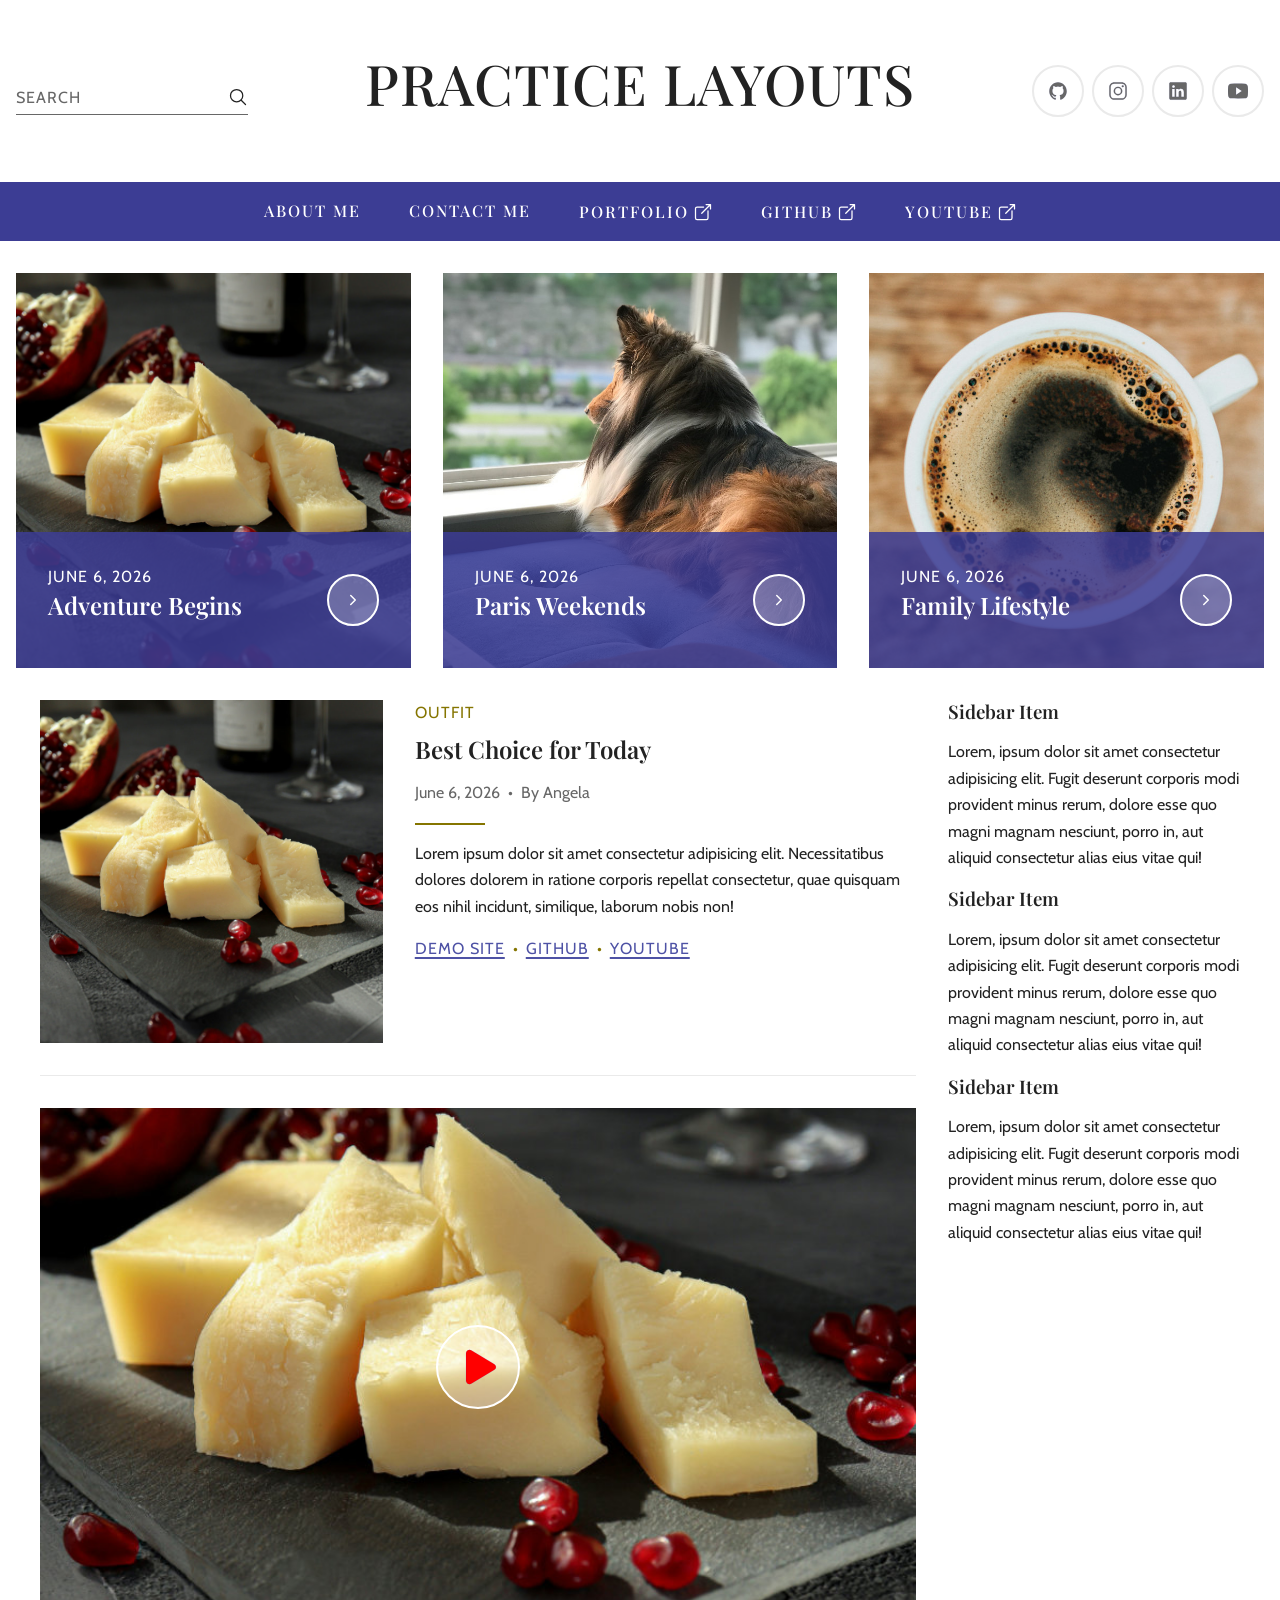
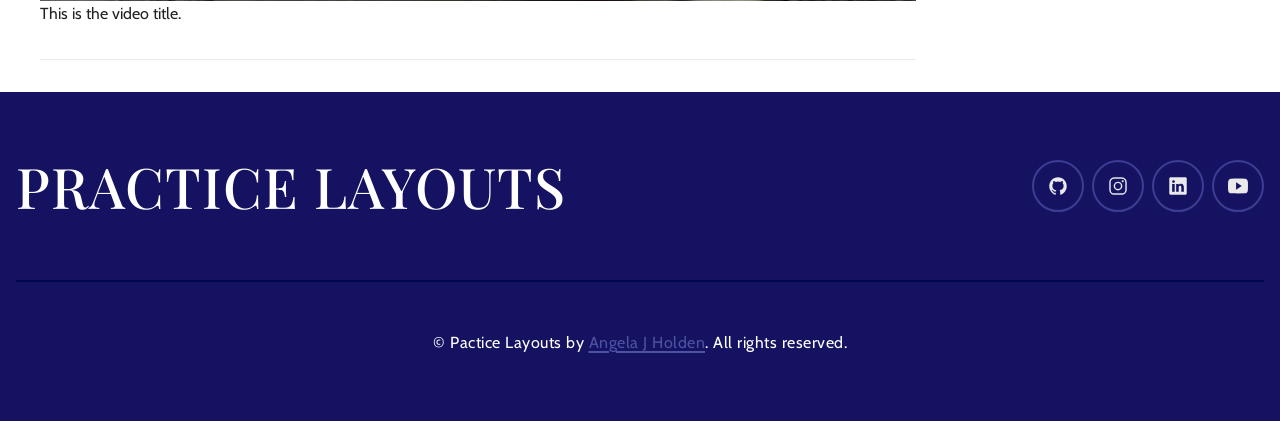
==== index.html @ 5aeb00c5 "finishing the desktop styles" ====
<!DOCTYPE html>
<html lang="en">

<head>
	<meta charset="UTF-8">
	<meta name="viewport" content="width=device-width, initial-scale=1.0">
	<title>Practice Layouts</title>
	<link rel="preconnect" href="https://fonts.googleapis.com">
	<link rel="preconnect" href="https://fonts.gstatic.com" crossorigin>
	<link href="https://fonts.googleapis.com/css2?family=Cabin:ital,wght@0,400..700;1,400..700&family=Playfair+Display:ital,wght@0,400..900;1,400..900&display=swap" rel="stylesheet">
	<link rel="stylesheet" href="normalize.css">
	<link rel="stylesheet" href="style.css">
	<script type="module" src="script.js"></script>
</head>

<body>
	<header class="header">
		<div class="header_wrap">
			<h1 class="primary_logo"><a href="./">Practice Layouts</a></h1>
			<form action="#" class="search_form">
				<label for="searchInput" class="search_label">Search</label>
				<input id="searchInput" class="search_input" type="search" name="search">
				<button class="button search_icon" type="submit" aria-label="Search">
					<svg aria-hidden="true" xmlns="http://www.w3.org/2000/svg" class="ionicon" viewBox="0 0 512 512"><path d="M221.09 64a157.09 157.09 0 10157.09 157.09A157.1 157.1 0 00221.09 64z" fill="none" stroke="" stroke-miterlimit="10" stroke-width="32"/><path fill="none" stroke="" stroke-linecap="round" stroke-miterlimit="10" stroke-width="32" d="M338.29 338.29L448 448"/></svg>
				</button>
			</form>
			<div class="social_navigation">
				<ul class="social_nav">
					<li><a class="button_icon" href="https://github.com/angelajholden" target="_blank">
							<span class="access-hidden">GitHub</span>
							<svg aria-hidden="true" xmlns="http://www.w3.org/2000/svg" class="ionicon" viewBox="0 0 512 512"><path d="M256 32C132.3 32 32 134.9 32 261.7c0 101.5 64.2 187.5 153.2 217.9a17.56 17.56 0 003.8.4c8.3 0 11.5-6.1 11.5-11.4 0-5.5-.2-19.9-.3-39.1a102.4 102.4 0 01-22.6 2.7c-43.1 0-52.9-33.5-52.9-33.5-10.2-26.5-24.9-33.6-24.9-33.6-19.5-13.7-.1-14.1 1.4-14.1h.1c22.5 2 34.3 23.8 34.3 23.8 11.2 19.6 26.2 25.1 39.6 25.1a63 63 0 0025.6-6c2-14.8 7.8-24.9 14.2-30.7-49.7-5.8-102-25.5-102-113.5 0-25.1 8.7-45.6 23-61.6-2.3-5.8-10-29.2 2.2-60.8a18.64 18.64 0 015-.5c8.1 0 26.4 3.1 56.6 24.1a208.21 208.21 0 01112.2 0c30.2-21 48.5-24.1 56.6-24.1a18.64 18.64 0 015 .5c12.2 31.6 4.5 55 2.2 60.8 14.3 16.1 23 36.6 23 61.6 0 88.2-52.4 107.6-102.3 113.3 8 7.1 15.2 21.1 15.2 42.5 0 30.7-.3 55.5-.3 63 0 5.4 3.1 11.5 11.4 11.5a19.35 19.35 0 004-.4C415.9 449.2 480 363.1 480 261.7 480 134.9 379.7 32 256 32z"/></svg>
						</a></li>
					<li><a class="button_icon" href="https://www.instagram.com/angelajholden" target="_blank">
							<span class="access-hidden">Instagram</span>
							<svg aria-hidden="true" xmlns="http://www.w3.org/2000/svg" class="ionicon" viewBox="0 0 512 512"><path d="M349.33 69.33a93.62 93.62 0 0193.34 93.34v186.66a93.62 93.62 0 01-93.34 93.34H162.67a93.62 93.62 0 01-93.34-93.34V162.67a93.62 93.62 0 0193.34-93.34h186.66m0-37.33H162.67C90.8 32 32 90.8 32 162.67v186.66C32 421.2 90.8 480 162.67 480h186.66C421.2 480 480 421.2 480 349.33V162.67C480 90.8 421.2 32 349.33 32z"/><path d="M377.33 162.67a28 28 0 1128-28 27.94 27.94 0 01-28 28zM256 181.33A74.67 74.67 0 11181.33 256 74.75 74.75 0 01256 181.33m0-37.33a112 112 0 10112 112 112 112 0 00-112-112z"/></svg>
						</a></li>
					<li><a class="button_icon" href="https://www.linkedin.com/in/angelajholden/" target="_blank">
							<span class="access-hidden">LinkedIn</span>
							<svg aria-hidden="true" xmlns="http://www.w3.org/2000/svg" class="ionicon" viewBox="0 0 512 512"><path d="M444.17 32H70.28C49.85 32 32 46.7 32 66.89v374.72C32 461.91 49.85 480 70.28 480h373.78c20.54 0 35.94-18.21 35.94-38.39V66.89C480.12 46.7 464.6 32 444.17 32zm-273.3 373.43h-64.18V205.88h64.18zM141 175.54h-.46c-20.54 0-33.84-15.29-33.84-34.43 0-19.49 13.65-34.42 34.65-34.42s33.85 14.82 34.31 34.42c-.01 19.14-13.31 34.43-34.66 34.43zm264.43 229.89h-64.18V296.32c0-26.14-9.34-44-32.56-44-17.74 0-28.24 12-32.91 23.69-1.75 4.2-2.22 9.92-2.22 15.76v113.66h-64.18V205.88h64.18v27.77c9.34-13.3 23.93-32.44 57.88-32.44 42.13 0 74 27.77 74 87.64z"/></svg>
						</a></li>
					<li><a class="button_icon" href="https://www.youtube.com/@angelajholden" target="_blank">
							<span class="access-hidden">YouTube</span>
							<svg aria-hidden="true" xmlns="http://www.w3.org/2000/svg" class="ionicon" viewBox="0 0 512 512"><path d="M508.64 148.79c0-45-33.1-81.2-74-81.2C379.24 65 322.74 64 265 64h-18c-57.6 0-114.2 1-169.6 3.6C36.6 67.6 3.5 104 3.5 149 1 184.59-.06 220.19 0 255.79q-.15 53.4 3.4 106.9c0 45 33.1 81.5 73.9 81.5 58.2 2.7 117.9 3.9 178.6 3.8q91.2.3 178.6-3.8c40.9 0 74-36.5 74-81.5 2.4-35.7 3.5-71.3 3.4-107q.34-53.4-3.26-106.9zM207 353.89v-196.5l145 98.2z"/></svg>
						</a></li>
				</ul>
			</div>
			<button class="button_icon menu_open" type="button" aria-label="Open Menu" aria-expanded="false" aria-controls="mainNav">
				<svg aria-hidden="true" xmlns="http://www.w3.org/2000/svg" class="ionicon" viewBox="0 0 512 512"><path fill="none" stroke="" stroke-linecap="round" stroke-miterlimit="10" stroke-width="32" d="M80 160h352M80 256h352M80 352h352"/></svg>
			</button>
		</div>
	</header>
	<nav class="skip_nav"><a href="#content">Skip Navigation</a></nav>
	<nav id="mainNav" class="navigation">
		<button class="button_icon menu_close" type="button" aria-label="Close Menu">
			<svg aria-hidden="true" xmlns="http://www.w3.org/2000/svg" class="ionicon" viewBox="0 0 512 512"><path fill="none" stroke="" stroke-linecap="round" stroke-linejoin="round" stroke-width="32" d="M368 368L144 144M368 144L144 368"/></svg>
		</button>
		<ul class="main_nav">
			<li><a href="">About Me</a></li>
			<li><a href="">Contact Me</a></li>
			<li><a href="">
					<span>Portfolio</span>
					<svg aria-hidden="true" xmlns="http://www.w3.org/2000/svg" class="ionicon" viewBox="0 0 512 512"><path d="M384 224v184a40 40 0 01-40 40H104a40 40 0 01-40-40V168a40 40 0 0140-40h167.48M336 64h112v112M224 288L440 72" fill="none" stroke="" stroke-linecap="round" stroke-linejoin="round" stroke-width="32"/></svg>
				</a></li>
			<li><a href="">
					<span>GitHub</span>
					<svg aria-hidden="true" xmlns="http://www.w3.org/2000/svg" class="ionicon" viewBox="0 0 512 512"><path d="M384 224v184a40 40 0 01-40 40H104a40 40 0 01-40-40V168a40 40 0 0140-40h167.48M336 64h112v112M224 288L440 72" fill="none" stroke="" stroke-linecap="round" stroke-linejoin="round" stroke-width="32"/></svg>
				</a></li>
			<li><a href="">
					<span>YouTube</span>
					<svg aria-hidden="true" xmlns="http://www.w3.org/2000/svg" class="ionicon" viewBox="0 0 512 512"><path d="M384 224v184a40 40 0 01-40 40H104a40 40 0 01-40-40V168a40 40 0 0140-40h167.48M336 64h112v112M224 288L440 72" fill="none" stroke="" stroke-linecap="round" stroke-linejoin="round" stroke-width="32"/></svg>
				</a></li>
		</ul>
	</nav>
	<div id="content"></div>
	<main class="main">
		<div class="hero">
			<article class="hero_item">
				<header class="meta">
					<div class="meta_info">
						<time datetime="2026-06-06">June 6, 2026</time>
						<h2 class="secondary_heading">Adventure Begins</h2>
					</div>
					<a class="hero_button" href="#">
						<span class="access-hidden">Open Adventure Begins</span>
						<svg aria-hidden="true" xmlns="http://www.w3.org/2000/svg" class="ionicon" viewBox="0 0 512 512"><path fill="none" stroke="" stroke-linecap="round" stroke-linejoin="round" stroke-width="48" d="M184 112l144 144-144 144"/></svg>
					</a>
				</header>
				<figure class="figure">
					<img src="images/aliona-gumeniuk-jeAjT87nbjM-unsplash.jpg" alt="placeholder alt text">
				</figure>
			</article>
			<article class="hero_item">
				<header class="meta">
					<div class="meta_info">
						<time datetime="2026-06-06">June 6, 2026</time>
						<h2 class="secondary_heading">Paris Weekends</h2>
					</div>
					<a class="hero_button" href="#">
						<span class="access-hidden">Open Adventure Begins</span>
						<svg aria-hidden="true" xmlns="http://www.w3.org/2000/svg" class="ionicon" viewBox="0 0 512 512"><path fill="none" stroke="" stroke-linecap="round" stroke-linejoin="round" stroke-width="48" d="M184 112l144 144-144 144"/></svg>
					</a>
				</header>
				<figure class="figure">
					<img src="images/heidi-the-sheltie-looking-out-window.jpg" alt="placeholder alt text">
				</figure>
			</article>
			<article class="hero_item">
				<header class="meta">
					<div class="meta_info">
						<time datetime="2026-06-06">June 6, 2026</time>
						<h2 class="secondary_heading">Family Lifestyle</h2>
					</div>
					<a class="hero_button" href="#">
						<span class="access-hidden">Open Adventure Begins</span>
						<svg aria-hidden="true" xmlns="http://www.w3.org/2000/svg" class="ionicon" viewBox="0 0 512 512"><path fill="none" stroke="" stroke-linecap="round" stroke-linejoin="round" stroke-width="48" d="M184 112l144 144-144 144"/></svg>
					</a>
				</header>
				<figure class="figure">
					<img src="images/nathan-dumlao-nBJHO6wmRWw-unsplash.jpg" alt="placeholder alt text">
				</figure>
			</article>
		</div>
		<div class="wrap">
			<div class="portfolio">
				<article class="portfolio_item">
					<figure class="figure">
						<img src="images/aliona-gumeniuk-jeAjT87nbjM-unsplash.jpg" alt="placeholder alt text">
					</figure>
					<div class="portfolio_wrap">
						<header class="portfolio_meta">
							<div class="category">Outfit</div>
							<h2 class="secondary_heading">Best Choice for Today</h2>
							<div class="meta_date_author">
								<time datetime="2026-06-06">June 6, 2026</time>
								<div class="author">By Angela</div>
							</div>
						</header>
						<p class="portfolio_desc">Lorem ipsum dolor sit amet consectetur adipisicing elit. Necessitatibus dolores dolorem in ratione corporis repellat consectetur, quae quisquam eos nihil incidunt, similique, laborum nobis non!</p>
						<ul class="project_links">
							<li><a href="#">Demo Site</a></li>
							<li><a href="#">GitHub</a></li>
							<li><a href="#">YouTube</a></li>
						</ul>
					</div>
				</article>
				<article class="portfolio_item yt_video">
					<figure class="figure" data-id="id_goes_here">
						<button class="play_button" type="button" aria-label="Play Video">
							<svg aria-hidden="true" xmlns="http://www.w3.org/2000/svg" class="ionicon" viewBox="0 0 512 512"><path d="M133 440a35.37 35.37 0 01-17.5-4.67c-12-6.8-19.46-20-19.46-34.33V111c0-14.37 7.46-27.53 19.46-34.33a35.13 35.13 0 0135.77.45l247.85 148.36a36 36 0 010 61l-247.89 148.4A35.5 35.5 0 01133 440z"/></svg>
						</button>
						<img src="images/aliona-gumeniuk-jeAjT87nbjM-unsplash.jpg" alt="video thumb alt text">
						<figcaption>This is the video title.</figcaption>
					</figure>
				</article>
			</div>
			<div class="sidebar">
				<aside class="sidebar_item">
					<h3 class="tertiary_heading">Sidebar Item</h3>
					<p>Lorem, ipsum dolor sit amet consectetur adipisicing elit. Fugit deserunt corporis modi provident minus rerum, dolore esse quo magni magnam nesciunt, porro in, aut aliquid consectetur alias eius vitae qui!</p>
				</aside>
				<aside class="sidebar_item">
					<h3 class="tertiary_heading">Sidebar Item</h3>
					<p>Lorem, ipsum dolor sit amet consectetur adipisicing elit. Fugit deserunt corporis modi provident minus rerum, dolore esse quo magni magnam nesciunt, porro in, aut aliquid consectetur alias eius vitae qui!</p>
				</aside>
				<aside class="sidebar_item">
					<h3 class="tertiary_heading">Sidebar Item</h3>
					<p>Lorem, ipsum dolor sit amet consectetur adipisicing elit. Fugit deserunt corporis modi provident minus rerum, dolore esse quo magni magnam nesciunt, porro in, aut aliquid consectetur alias eius vitae qui!</p>
				</aside>
			</div>
		</div>
	</main>
	<footer class="footer">
		<div class="top_footer">
			<div class="primary_logo">Practice Layouts</div>
			<div class="social_navigation">
				<ul class="social_nav">
					<li><a class="button_icon" href="https://github.com/angelajholden" target="_blank">
							<span class="access-hidden">GitHub</span>
							<svg aria-hidden="true" xmlns="http://www.w3.org/2000/svg" class="ionicon" viewBox="0 0 512 512"><path d="M256 32C132.3 32 32 134.9 32 261.7c0 101.5 64.2 187.5 153.2 217.9a17.56 17.56 0 003.8.4c8.3 0 11.5-6.1 11.5-11.4 0-5.5-.2-19.9-.3-39.1a102.4 102.4 0 01-22.6 2.7c-43.1 0-52.9-33.5-52.9-33.5-10.2-26.5-24.9-33.6-24.9-33.6-19.5-13.7-.1-14.1 1.4-14.1h.1c22.5 2 34.3 23.8 34.3 23.8 11.2 19.6 26.2 25.1 39.6 25.1a63 63 0 0025.6-6c2-14.8 7.8-24.9 14.2-30.7-49.7-5.8-102-25.5-102-113.5 0-25.1 8.7-45.6 23-61.6-2.3-5.8-10-29.2 2.2-60.8a18.64 18.64 0 015-.5c8.1 0 26.4 3.1 56.6 24.1a208.21 208.21 0 01112.2 0c30.2-21 48.5-24.1 56.6-24.1a18.64 18.64 0 015 .5c12.2 31.6 4.5 55 2.2 60.8 14.3 16.1 23 36.6 23 61.6 0 88.2-52.4 107.6-102.3 113.3 8 7.1 15.2 21.1 15.2 42.5 0 30.7-.3 55.5-.3 63 0 5.4 3.1 11.5 11.4 11.5a19.35 19.35 0 004-.4C415.9 449.2 480 363.1 480 261.7 480 134.9 379.7 32 256 32z"/></svg>
						</a></li>
					<li><a class="button_icon" href="https://www.instagram.com/angelajholden" target="_blank">
							<span class="access-hidden">Instagram</span>
							<svg aria-hidden="true" xmlns="http://www.w3.org/2000/svg" class="ionicon" viewBox="0 0 512 512"><path d="M349.33 69.33a93.62 93.62 0 0193.34 93.34v186.66a93.62 93.62 0 01-93.34 93.34H162.67a93.62 93.62 0 01-93.34-93.34V162.67a93.62 93.62 0 0193.34-93.34h186.66m0-37.33H162.67C90.8 32 32 90.8 32 162.67v186.66C32 421.2 90.8 480 162.67 480h186.66C421.2 480 480 421.2 480 349.33V162.67C480 90.8 421.2 32 349.33 32z"/><path d="M377.33 162.67a28 28 0 1128-28 27.94 27.94 0 01-28 28zM256 181.33A74.67 74.67 0 11181.33 256 74.75 74.75 0 01256 181.33m0-37.33a112 112 0 10112 112 112 112 0 00-112-112z"/></svg>
						</a></li>
					<li><a class="button_icon" href="https://www.linkedin.com/in/angelajholden/" target="_blank">
							<span class="access-hidden">LinkedIn</span>
							<svg aria-hidden="true" xmlns="http://www.w3.org/2000/svg" class="ionicon" viewBox="0 0 512 512"><path d="M444.17 32H70.28C49.85 32 32 46.7 32 66.89v374.72C32 461.91 49.85 480 70.28 480h373.78c20.54 0 35.94-18.21 35.94-38.39V66.89C480.12 46.7 464.6 32 444.17 32zm-273.3 373.43h-64.18V205.88h64.18zM141 175.54h-.46c-20.54 0-33.84-15.29-33.84-34.43 0-19.49 13.65-34.42 34.65-34.42s33.85 14.82 34.31 34.42c-.01 19.14-13.31 34.43-34.66 34.43zm264.43 229.89h-64.18V296.32c0-26.14-9.34-44-32.56-44-17.74 0-28.24 12-32.91 23.69-1.75 4.2-2.22 9.92-2.22 15.76v113.66h-64.18V205.88h64.18v27.77c9.34-13.3 23.93-32.44 57.88-32.44 42.13 0 74 27.77 74 87.64z"/></svg>
						</a></li>
					<li><a class="button_icon" href="https://www.youtube.com/@angelajholden" target="_blank">
							<span class="access-hidden">YouTube</span>
							<svg aria-hidden="true" xmlns="http://www.w3.org/2000/svg" class="ionicon" viewBox="0 0 512 512"><path d="M508.64 148.79c0-45-33.1-81.2-74-81.2C379.24 65 322.74 64 265 64h-18c-57.6 0-114.2 1-169.6 3.6C36.6 67.6 3.5 104 3.5 149 1 184.59-.06 220.19 0 255.79q-.15 53.4 3.4 106.9c0 45 33.1 81.5 73.9 81.5 58.2 2.7 117.9 3.9 178.6 3.8q91.2.3 178.6-3.8c40.9 0 74-36.5 74-81.5 2.4-35.7 3.5-71.3 3.4-107q.34-53.4-3.26-106.9zM207 353.89v-196.5l145 98.2z"/></svg>
						</a></li>
				</ul>
			</div>
		</div>
		<div class="bottom_footer">
			<p>&copy; <span id="copyright"></span> Pactice Layouts by <a href="https://angelajholden.com/" target="_blank">Angela J Holden</a>. All rights reserved.</p>
		</div>
	</footer>
</body>

</html>
---- style.css ----
/*
.cabin-<uniquifier> {
  font-family: "Cabin", sans-serif;
  font-optical-sizing: auto;
  font-weight: <weight>;
  font-style: normal;
  font-variation-settings:
    "wdth" 100;
}

.playfair-display-<uniquifier> {
  font-family: "Playfair Display", serif;
  font-optical-sizing: auto;
  font-weight: <weight>;
  font-style: normal;
}
*/
:root {
	--gold: #857500;
	--navy: #00084d;
	--lt-navy: #151361;
	--blue: #3c3d94;
	--lt-blue: #4e52a5;
	--black: #222;
	--mid-gray: #676767;
	--gray: #eaeaea;
	--lt-gray: #f8f8f8;
	--white: #fff;
}

html {
	box-sizing: border-box;
}

*,
*::before,
*::after {
	box-sizing: inherit;
}

body {
	padding: 0;
	margin: 0;
	font-family: "Cabin", sans-serif;
	font-optical-sizing: auto;
	font-weight: 400;
	font-style: normal;
	font-variation-settings: "wdth" 100;
	font-size: 100%;
	line-height: 1.65;
	color: var(--black);
	background-color: var(--white);
}

figure {
	margin: 0;
}

img {
	display: block;
	max-width: 100%;
	height: auto;
}

svg {
	display: block;
	width: 3rem;
	height: 3rem;
	fill: red;
	stroke: blue;
}

.button_icon {
	display: block;
	padding: 0.875rem;
	border-radius: 50%;
	border: 2px solid var(--gray);
	background-color: transparent;
	transition: background-color 300ms ease-in-out;
}

.button_icon:focus,
.button_icon:hover,
.button_icon:active {
	background-color: var(--gold);
}

.button_icon svg {
	width: 1.25rem;
	height: 1.25rem;
	fill: var(--mid-gray);
	transition: fill 300ms ease-in-out;
}

.button_icon:focus svg,
.button_icon:hover svg,
.button_icon:active svg {
	fill: var(--white);
}

button {
	padding: 0;
	border: none;
	background-color: transparent;
	cursor: pointer;
}

h1,
h2,
h3,
h4 {
	font-family: "Playfair Display", serif;
	font-optical-sizing: auto;
	font-weight: 600;
	font-style: normal;
	line-height: 1.25;
	margin: 0 0 1rem;
}

a {
	color: var(--lt-blue);
	text-decoration-color: var(--lt-blue);
	text-decoration-thickness: 2px;
	text-underline-offset: 3px;
	transition: text-decoration-color 300ms ease-in-out;
}

a:focus,
a:hover,
a:active {
	color: var(--lt-blue);
	text-decoration-color: transparent;
}

.access-hidden {
	clip: rect(0 0 0 0);
	clip-path: inset(50%);
	height: 1px;
	overflow: hidden;
	position: absolute;
	white-space: nowrap;
	width: 1px;
}

.main {
	padding: 0 1rem;
}

.wrap {
	max-width: 75rem;
	margin: 0 auto;
}

.main > .wrap {
	display: grid;
	grid-template-columns: 3fr 1fr;
	gap: 2rem;
}

/* Header */
.header {
	padding: 3rem 1rem;
}

.header_wrap {
	display: flex;
	flex-flow: row nowrap;
	justify-content: space-between;
	align-items: center;
	max-width: 100rem;
	margin: 0 auto;
}

.primary_logo {
	order: 2;
	font-family: "Playfair Display", serif;
	font-optical-sizing: auto;
	font-style: normal;
	font-size: 3.5rem;
	font-weight: 500;
	text-transform: uppercase;
	letter-spacing: 1px;
}

.primary_logo a {
	color: var(--black);
	text-decoration: none;
	transition: color 300ms ease-in-out;
}

.primary_logo a:focus,
.primary_logo a:hover,
.primary_logo a:active {
	color: var(--gold);
}

/* Search Form */
.search_form {
	order: 1;
	position: relative;
}

.search_label {
	position: absolute;
	left: 0;
	top: 65%;
	transform: translateY(-50%);
	font-size: 1rem;
	color: var(--mid-gray);
	text-transform: uppercase;
	letter-spacing: 1px;
	line-height: 1;
	transition:
		transform 300ms ease-in-out,
		font-size 300ms ease-in-out;
}

.search_input {
	width: 232px;
	max-width: 100%;
	padding: 1.25rem 2.5rem 0.5rem 0;
	border-radius: 0;
	border: none;
	border-bottom: 1px solid var(--mid-gray);
}

.search_icon {
	position: absolute;
	top: 50%;
	right: -0.875rem;
	padding: 1.25rem 0.875rem 0.5rem;
	transform: translateY(-50%);
}

.search_icon svg {
	width: 1.25rem;
	height: 1.25rem;
	stroke: var(--black);
}

.search_label:has(+ .search_input:focus),
.search_label:has(~ .search_icon:focus) {
	transform: translateY(-45px);
	font-size: 0.8rem;
}

/* Social Icons */
.social_navigation {
	order: 3;
}

.social_nav {
	padding: 0;
	margin: 0;
	list-style-type: none;
	display: flex;
	flex-flow: row nowrap;
	justify-content: center;
	align-items: center;
	gap: 0.5rem;
}

/* Navigation */
.skip_nav {
	visibility: hidden;
	position: fixed;
	top: 0;
	left: 50%;
	transform: translateX(-50%);
}

.menu_open,
.menu_close {
	display: none;
}

.navigation {
	padding: 1rem;
	background-color: var(--blue);
}

.main_nav {
	padding: 0;
	margin: 0;
	list-style-type: none;
	display: flex;
	flex-flow: row nowrap;
	justify-content: center;
	align-items: center;
	gap: 3rem;
}

.main_nav a {
	font-family: "Playfair Display", serif;
	font-optical-sizing: auto;
	font-weight: 500;
	font-style: normal;
	text-decoration-color: transparent;
	text-decoration-thickness: 2px;
	text-underline-offset: 5px;
	text-transform: uppercase;
	letter-spacing: 2px;
	color: var(--white);
	transition: text-decoration-color 300ms ease-in-out;
}

.main_nav a:focus,
.main_nav a:hover,
.main_nav a:active {
	text-decoration-color: var(--white);
}

.main_nav li a:has(svg) {
	display: flex;
	flex-flow: row nowrap;
	justify-content: center;
	align-items: center;
	gap: 0.25rem;
}

.main_nav a svg {
	width: 1.25rem;
	height: 1.25rem;
	stroke: var(--white);
}

/* Hero */
.hero {
	max-width: 100rem;
	padding: 2rem 0;
	margin: 0 auto;
	display: grid;
	grid-template-columns: repeat(3, 1fr);
	gap: 2rem;
}

.hero_item {
	position: relative;
}

.hero_item .meta {
	display: flex;
	flex-flow: row nowrap;
	justify-content: space-between;
	align-items: center;
	padding: 2rem;
	position: absolute;
	bottom: 0;
	left: 0;
	width: 100%;
	background-color: rgba(60, 61, 148, 85%);
	color: var(--white);
}

.hero time {
	display: block;
	text-transform: uppercase;
	letter-spacing: 1px;
}

.hero_button {
	padding: 1rem;
	border-radius: 50%;
	border: 2px solid var(--white);
	background-color: rgba(255, 255, 255, 25%);
	transition: background-color 300ms ease-in-out;
}

.hero_button:focus,
.hero_button:hover,
.hero_button:active {
	background-color: var(--white);
}

.hero_button svg {
	width: 1rem;
	height: 1rem;
	stroke: var(--white);
	transition: stroke 300ms ease-in-out;
}

.hero_button:focus svg,
.hero_button:hover svg,
.hero_button:active svg {
	stroke: var(--blue);
}

.hero .figure {
	width: 100%;
	height: auto;
	aspect-ratio: 1;
}

.hero img {
	width: 100%;
	height: 100%;
	object-fit: cover;
}

/* Article Items */
.portfolio_item {
	display: flex;
	flex-flow: row nowrap;
	justify-content: space-between;
	align-items: flex-start;
	gap: 2rem;
	padding: 0 0 2rem;
	margin: 0 0 2rem;
	border-bottom: 1px solid var(--gray);
}

.portfolio_item .figure {
	width: 100%;
	height: auto;
	aspect-ratio: 1;
}

.portfolio_item img {
	width: 100%;
	height: 100%;
	object-fit: cover;
}

.portfolio_meta .category {
	text-transform: uppercase;
	letter-spacing: 1px;
	color: var(--gold);
}

.portfolio_meta .secondary_heading {
	margin: 0.5rem 0 1rem;
}

.meta_date_author {
	display: flex;
	flex-flow: row nowrap;
	justify-content: flex-start;
	align-items: center;
	color: var(--mid-gray);
}

.meta_date_author time::after {
	content: "•";
	margin: 0 0.5rem;
}

.portfolio_desc::before {
	content: "";
	display: block;
	width: 70px;
	padding: 1rem 0 0;
	border-top: 2px solid var(--gold);
}

.project_links {
	padding: 0;
	margin: 0;
	list-style-type: none;
	display: flex;
	flex-flow: row nowrap;
	justify-content: flex-start;
	align-items: center;
}

.project_links li::after {
	content: "•";
	color: var(--gold);
	margin: 0 0.5rem;
}

.project_links li:last-of-type::after {
	display: none;
}

.project_links a {
	text-transform: uppercase;
	letter-spacing: 1px;
}

/* Click to Load Video */
.yt_video .figure {
	position: relative;
	width: 100%;
	height: auto;
	aspect-ratio: 16 / 9;
	z-index: 0;
}

.yt_video img {
	width: 100%;
	height: 100%;
	object-fit: cover;
}

.play_button {
	padding: 1rem;
	position: absolute;
	top: 50%;
	left: 50%;
	transform: translate(-50%, -50%);
	background-color: rgba(255, 255, 255, 35%);
	border-radius: 50%;
	border: 2px solid var(--white);
	z-index: 1;
	transition: background-color 300ms ease-in-out;
}

.play_button:focus,
.play_button:hover,
.play_button:active {
	background-color: rgba(255, 255, 255, 100%);
}

.play_button svg {
	transform: translateX(3px);
}

/* Footer */
.footer {
	padding: 3rem 1rem;
	background-color: var(--lt-navy);
	color: var(--white);
}

.footer .button_icon {
	border: 2px solid var(--blue);
	background-color: transparent;
}

.footer .button_icon:focus,
.footer .button_icon:hover,
.footer .button_icon:active {
	background-color: var(--gold);
}

.footer .button_icon svg {
	fill: var(--gray);
}

.footer .button_icon:focus svg,
.footer .button_icon:hover svg,
.footer .button_icon:active svg {
	fill: var(--white);
}

.top_footer {
	max-width: 100rem;
	padding: 0 0 3rem;
	margin: 0 auto;
	display: flex;
	flex-flow: row nowrap;
	justify-content: space-between;
	align-items: center;
	border-bottom: 2px solid var(--navy);
}

.bottom_footer {
	text-align: center;
	letter-spacing: 0.5px;
	padding: 2rem 0 0;
}
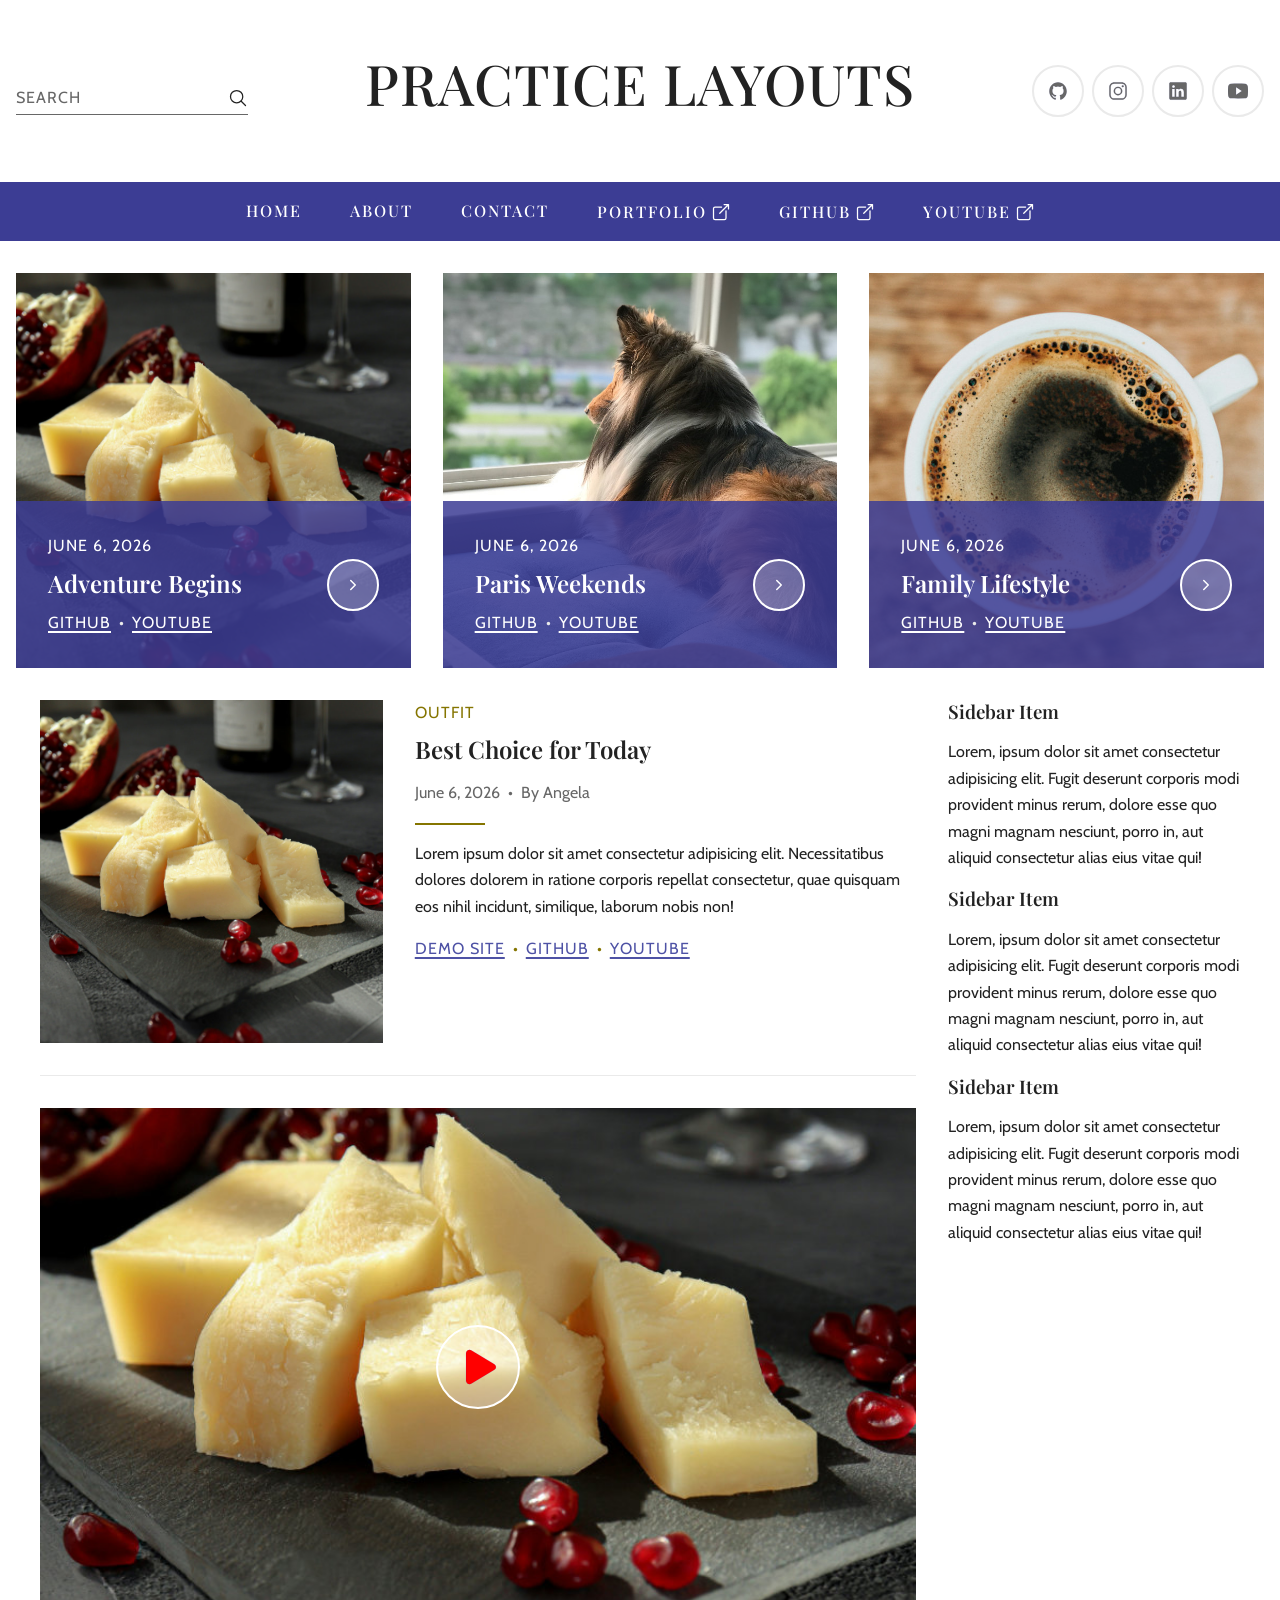
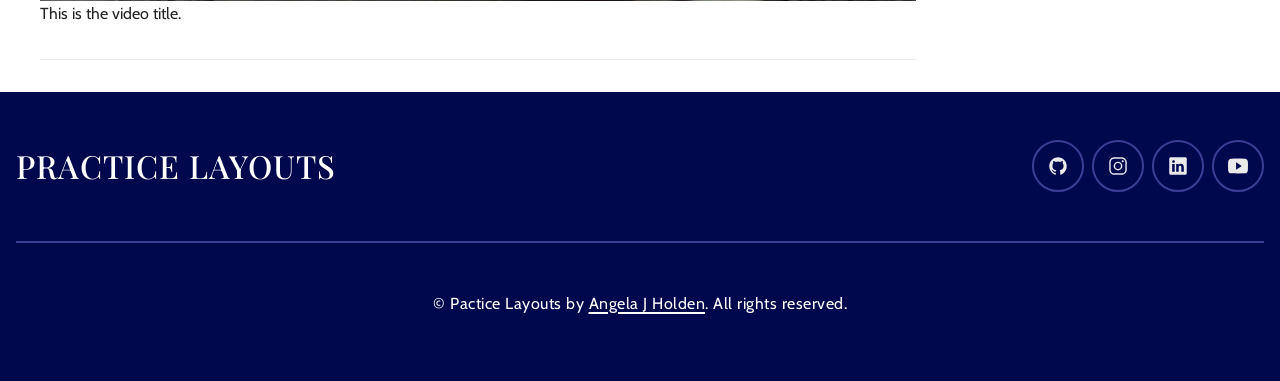
==== commit ffb9e710: "finishing desktop styles" ====
--- a/index.html
+++ b/index.html
@@ -17,12 +17,10 @@
 	<header class="header">
 		<div class="header_wrap">
 			<h1 class="primary_logo"><a href="./">Practice Layouts</a></h1>
-			<form action="#" class="search_form">
+			<form class="search_form">
 				<label for="searchInput" class="search_label">Search</label>
 				<input id="searchInput" class="search_input" type="search" name="search">
-				<button class="button search_icon" type="submit" aria-label="Search">
-					<svg aria-hidden="true" xmlns="http://www.w3.org/2000/svg" class="ionicon" viewBox="0 0 512 512"><path d="M221.09 64a157.09 157.09 0 10157.09 157.09A157.1 157.1 0 00221.09 64z" fill="none" stroke="" stroke-miterlimit="10" stroke-width="32"/><path fill="none" stroke="" stroke-linecap="round" stroke-miterlimit="10" stroke-width="32" d="M338.29 338.29L448 448"/></svg>
-				</button>
+				<svg aria-hidden="true" xmlns="http://www.w3.org/2000/svg" class="ionicon" viewBox="0 0 512 512"><path d="M221.09 64a157.09 157.09 0 10157.09 157.09A157.1 157.1 0 00221.09 64z" fill="none" stroke="" stroke-miterlimit="10" stroke-width="32"/><path fill="none" stroke="" stroke-linecap="round" stroke-miterlimit="10" stroke-width="32" d="M338.29 338.29L448 448"/></svg>
 			</form>
 			<div class="social_navigation">
 				<ul class="social_nav">
@@ -55,8 +53,9 @@
 			<svg aria-hidden="true" xmlns="http://www.w3.org/2000/svg" class="ionicon" viewBox="0 0 512 512"><path fill="none" stroke="" stroke-linecap="round" stroke-linejoin="round" stroke-width="32" d="M368 368L144 144M368 144L144 368"/></svg>
 		</button>
 		<ul class="main_nav">
-			<li><a href="">About Me</a></li>
-			<li><a href="">Contact Me</a></li>
+			<li><a href="">Home</a></li>
+			<li><a href="">About</a></li>
+			<li><a href="">Contact</a></li>
 			<li><a href="">
 					<span>Portfolio</span>
 					<svg aria-hidden="true" xmlns="http://www.w3.org/2000/svg" class="ionicon" viewBox="0 0 512 512"><path d="M384 224v184a40 40 0 01-40 40H104a40 40 0 01-40-40V168a40 40 0 0140-40h167.48M336 64h112v112M224 288L440 72" fill="none" stroke="" stroke-linecap="round" stroke-linejoin="round" stroke-width="32"/></svg>
@@ -79,9 +78,13 @@
 					<div class="meta_info">
 						<time datetime="2026-06-06">June 6, 2026</time>
 						<h2 class="secondary_heading">Adventure Begins</h2>
-					</div>
-					<a class="hero_button" href="#">
-						<span class="access-hidden">Open Adventure Begins</span>
+						<ul class="project_links">
+							<li><a href="#">GitHub</a></li>
+							<li><a href="#">YouTube</a></li>
+						</ul>
+					</div>
+					<a class="hero_button" href="#" target="_blank" title="Adventure Begins Demo Site">
+						<span class="access-hidden">Adventure Begins Demo Site</span>
 						<svg aria-hidden="true" xmlns="http://www.w3.org/2000/svg" class="ionicon" viewBox="0 0 512 512"><path fill="none" stroke="" stroke-linecap="round" stroke-linejoin="round" stroke-width="48" d="M184 112l144 144-144 144"/></svg>
 					</a>
 				</header>
@@ -94,9 +97,13 @@
 					<div class="meta_info">
 						<time datetime="2026-06-06">June 6, 2026</time>
 						<h2 class="secondary_heading">Paris Weekends</h2>
-					</div>
-					<a class="hero_button" href="#">
-						<span class="access-hidden">Open Adventure Begins</span>
+						<ul class="project_links">
+							<li><a href="#">GitHub</a></li>
+							<li><a href="#">YouTube</a></li>
+						</ul>
+					</div>
+					<a class="hero_button" href="#" target="_blank" title="Paris Weekends Demo Site">
+						<span class="access-hidden">Paris Weekends Demo Site</span>
 						<svg aria-hidden="true" xmlns="http://www.w3.org/2000/svg" class="ionicon" viewBox="0 0 512 512"><path fill="none" stroke="" stroke-linecap="round" stroke-linejoin="round" stroke-width="48" d="M184 112l144 144-144 144"/></svg>
 					</a>
 				</header>
@@ -109,9 +116,13 @@
 					<div class="meta_info">
 						<time datetime="2026-06-06">June 6, 2026</time>
 						<h2 class="secondary_heading">Family Lifestyle</h2>
-					</div>
-					<a class="hero_button" href="#">
-						<span class="access-hidden">Open Adventure Begins</span>
+						<ul class="project_links">
+							<li><a href="#">GitHub</a></li>
+							<li><a href="#">YouTube</a></li>
+						</ul>
+					</div>
+					<a class="hero_button" href="#" target="_blank" title="Family Lifestyle Demo Site">
+						<span class="access-hidden">Family Lifestyle Demo Site</span>
 						<svg aria-hidden="true" xmlns="http://www.w3.org/2000/svg" class="ionicon" viewBox="0 0 512 512"><path fill="none" stroke="" stroke-linecap="round" stroke-linejoin="round" stroke-width="48" d="M184 112l144 144-144 144"/></svg>
 					</a>
 				</header>
--- a/style.css
+++ b/style.css
@@ -130,6 +130,32 @@
 a:active {
 	color: var(--lt-blue);
 	text-decoration-color: transparent;
+}
+
+/* Project Links */
+.project_links {
+	padding: 0;
+	margin: 0;
+	list-style-type: none;
+	display: flex;
+	flex-flow: row nowrap;
+	justify-content: flex-start;
+	align-items: center;
+}
+
+.project_links li::after {
+	content: "•";
+	color: var(--gold);
+	margin: 0 0.5rem;
+}
+
+.project_links li:last-of-type::after {
+	display: none;
+}
+
+.project_links a {
+	text-transform: uppercase;
+	letter-spacing: 1px;
 }
 
 .access-hidden {
@@ -224,18 +250,15 @@
 	border-bottom: 1px solid var(--mid-gray);
 }
 
-.search_icon {
+.search_form svg {
 	position: absolute;
 	top: 50%;
-	right: -0.875rem;
-	padding: 1.25rem 0.875rem 0.5rem;
-	transform: translateY(-50%);
-}
-
-.search_icon svg {
+	right: 0;
+	transform: translateY(-15%);
 	width: 1.25rem;
 	height: 1.25rem;
 	stroke: var(--black);
+	pointer-events: none;
 }
 
 .search_label:has(+ .search_input:focus),
@@ -358,6 +381,26 @@
 	letter-spacing: 1px;
 }
 
+.hero .secondary_heading {
+	margin: 0.5rem 0 0.75rem;
+}
+
+.hero .project_links a {
+	color: var(--white);
+	text-decoration-color: var(--white);
+	transition: text-decoration-color 300ms ease-in-out;
+}
+
+.hero .project_links li::after {
+	color: var(--gray);
+}
+
+.hero .project_links a:focus,
+.hero .project_links a:hover,
+.hero .project_links a:active {
+	text-decoration-color: transparent;
+}
+
 .hero_button {
 	padding: 1rem;
 	border-radius: 50%;
@@ -450,31 +493,6 @@
 	width: 70px;
 	padding: 1rem 0 0;
 	border-top: 2px solid var(--gold);
-}
-
-.project_links {
-	padding: 0;
-	margin: 0;
-	list-style-type: none;
-	display: flex;
-	flex-flow: row nowrap;
-	justify-content: flex-start;
-	align-items: center;
-}
-
-.project_links li::after {
-	content: "•";
-	color: var(--gold);
-	margin: 0 0.5rem;
-}
-
-.project_links li:last-of-type::after {
-	display: none;
-}
-
-.project_links a {
-	text-transform: uppercase;
-	letter-spacing: 1px;
 }
 
 /* Click to Load Video */
@@ -518,13 +536,18 @@
 /* Footer */
 .footer {
 	padding: 3rem 1rem;
-	background-color: var(--lt-navy);
+	background-color: var(--navy);
 	color: var(--white);
+}
+
+.footer .primary_logo {
+	font-size: 2rem;
 }
 
 .footer .button_icon {
 	border: 2px solid var(--blue);
 	background-color: transparent;
+	transition: background-color 300ms ease-in-out;
 }
 
 .footer .button_icon:focus,
@@ -543,6 +566,18 @@
 	fill: var(--white);
 }
 
+.footer a {
+	color: var(--white);
+	text-decoration-color: var(--white);
+	transition: text-decoration-color 300ms ease-in-out;
+}
+
+.footer a:focus,
+.footer a:hover,
+.footer a:active {
+	text-decoration-color: transparent;
+}
+
 .top_footer {
 	max-width: 100rem;
 	padding: 0 0 3rem;
@@ -551,7 +586,7 @@
 	flex-flow: row nowrap;
 	justify-content: space-between;
 	align-items: center;
-	border-bottom: 2px solid var(--navy);
+	border-bottom: 2px solid var(--blue);
 }
 
 .bottom_footer {
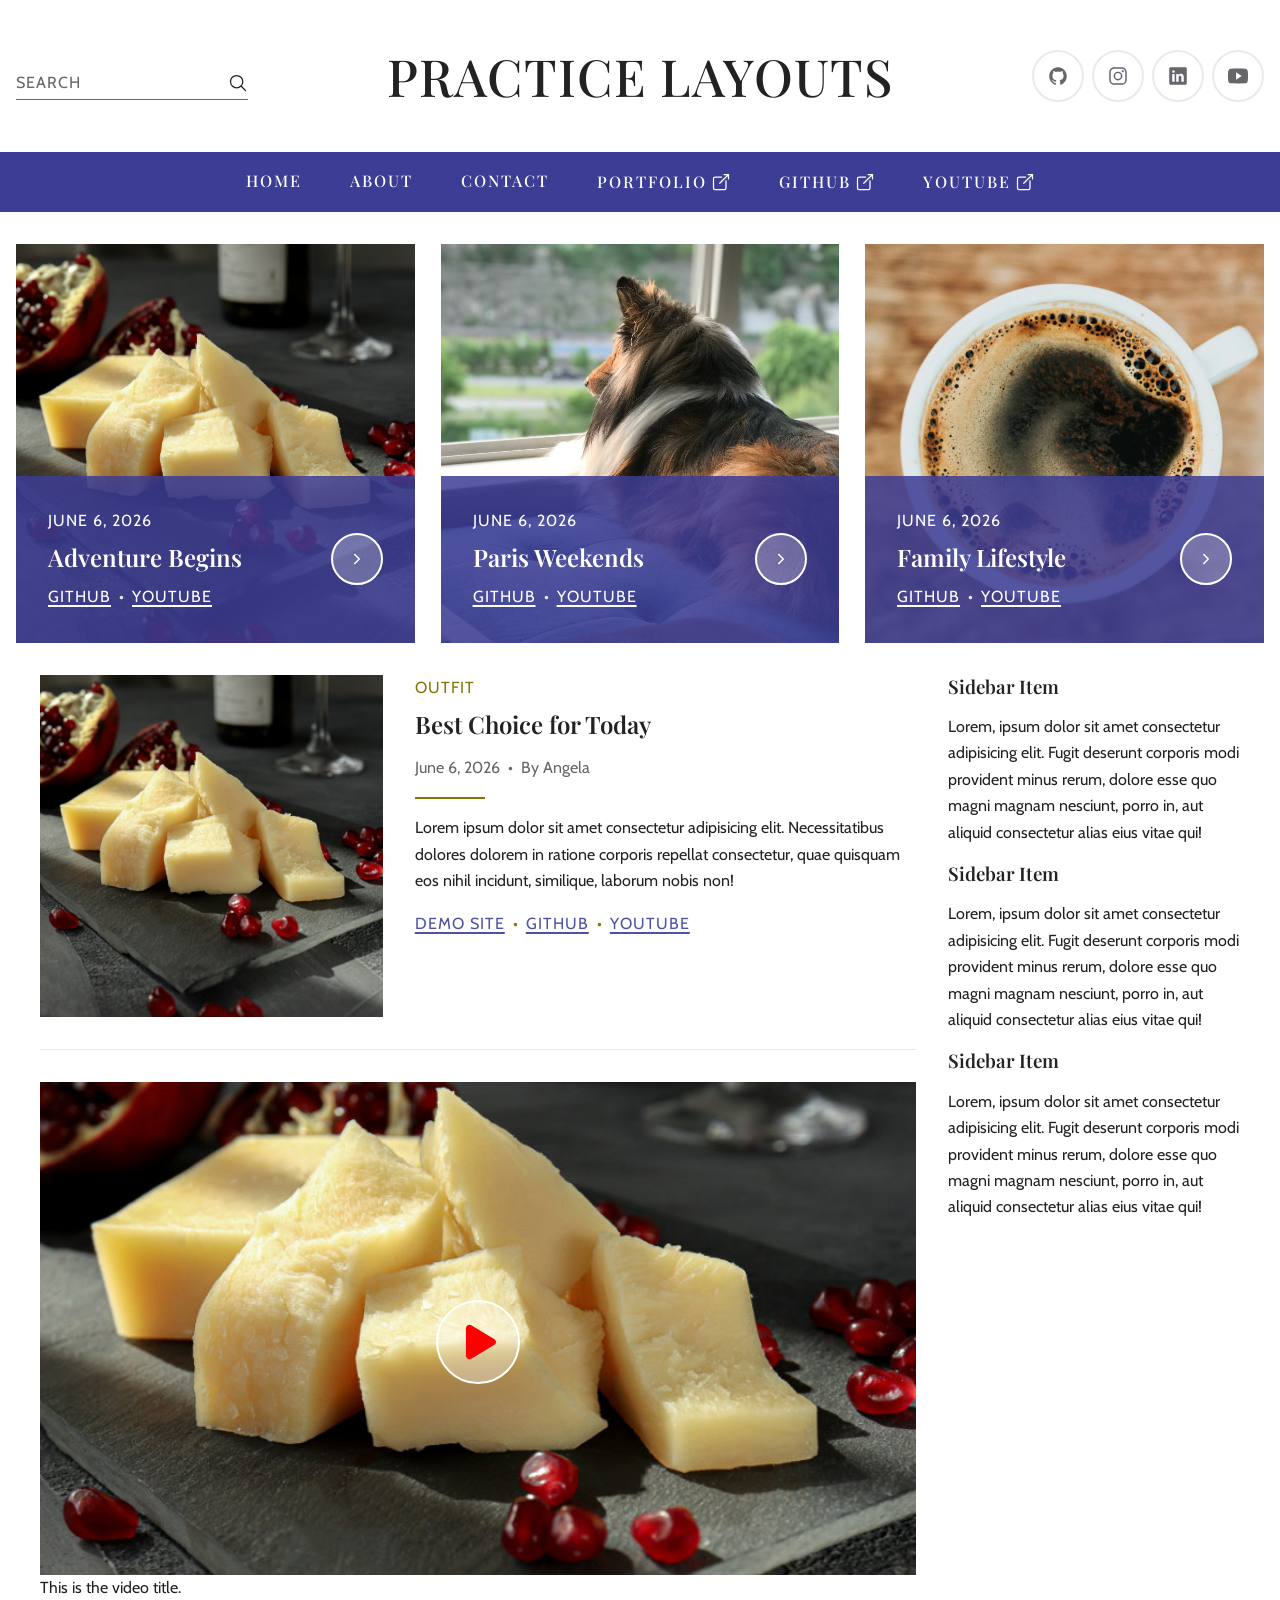
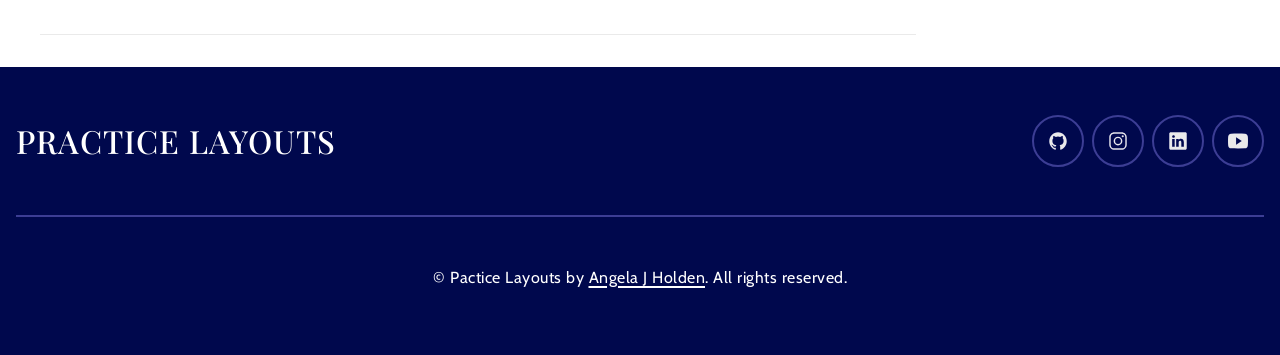
==== commit 0fe5ef3a: "mobile header styles" ====
--- a/index.html
+++ b/index.html
@@ -13,7 +13,7 @@
 	<script type="module" src="script.js"></script>
 </head>
 
-<body>
+<body class="">
 	<header class="header">
 		<div class="header_wrap">
 			<h1 class="primary_logo"><a href="./">Practice Layouts</a></h1>
@@ -42,14 +42,14 @@
 						</a></li>
 				</ul>
 			</div>
-			<button class="button_icon menu_open" type="button" aria-label="Open Menu" aria-expanded="false" aria-controls="mainNav">
+			<button class="menu_open" type="button" aria-label="Open Menu" aria-expanded="false" aria-controls="mainNav">
 				<svg aria-hidden="true" xmlns="http://www.w3.org/2000/svg" class="ionicon" viewBox="0 0 512 512"><path fill="none" stroke="" stroke-linecap="round" stroke-miterlimit="10" stroke-width="32" d="M80 160h352M80 256h352M80 352h352"/></svg>
 			</button>
 		</div>
 	</header>
 	<nav class="skip_nav"><a href="#content">Skip Navigation</a></nav>
 	<nav id="mainNav" class="navigation">
-		<button class="button_icon menu_close" type="button" aria-label="Close Menu">
+		<button class="menu_close" type="button" aria-label="Close Menu">
 			<svg aria-hidden="true" xmlns="http://www.w3.org/2000/svg" class="ionicon" viewBox="0 0 512 512"><path fill="none" stroke="" stroke-linecap="round" stroke-linejoin="round" stroke-width="32" d="M368 368L144 144M368 144L144 368"/></svg>
 		</button>
 		<ul class="main_nav">
--- a/style.css
+++ b/style.css
@@ -185,7 +185,9 @@
 
 /* Header */
 .header {
+	position: static;
 	padding: 3rem 1rem;
+	background-color: var(--white);
 }
 
 .header_wrap {
@@ -202,10 +204,12 @@
 	font-family: "Playfair Display", serif;
 	font-optical-sizing: auto;
 	font-style: normal;
-	font-size: 3.5rem;
+	font-size: clamp(1.65rem, 4vw, 3.5rem);
 	font-weight: 500;
+	line-height: 1.1;
 	text-transform: uppercase;
 	letter-spacing: 1px;
+	margin: 0;
 }
 
 .primary_logo a {
@@ -224,6 +228,8 @@
 .search_form {
 	order: 1;
 	position: relative;
+	padding: 0;
+	background-color: var(--white);
 }
 
 .search_label {
@@ -267,6 +273,43 @@
 	font-size: 0.8rem;
 }
 
+@media (max-width: 960px) {
+	.header {
+		position: sticky;
+		top: 0;
+		left: 0;
+		width: 100%;
+		padding: 1rem;
+		z-index: 3;
+	}
+
+	.primary_logo,
+	.search_form {
+		order: unset;
+	}
+
+	.search_form {
+		position: absolute;
+		top: 100%;
+		left: 0;
+		width: 100%;
+		padding: 0 1rem 1rem;
+		box-shadow: 0 1px 1px 1px rgba(0, 0, 0, 10%);
+	}
+
+	.search_label {
+		left: 1rem;
+	}
+
+	.search_input {
+		width: 100%;
+	}
+
+	.search_form svg {
+		right: 1rem;
+	}
+}
+
 /* Social Icons */
 .social_navigation {
 	order: 3;
@@ -281,6 +324,13 @@
 	justify-content: center;
 	align-items: center;
 	gap: 0.5rem;
+}
+
+@media (max-width: 960px) {
+	.social_navigation {
+		display: none;
+		order: unset;
+	}
 }
 
 /* Navigation */
@@ -298,6 +348,8 @@
 }
 
 .navigation {
+	position: static;
+	visibility: visible;
 	padding: 1rem;
 	background-color: var(--blue);
 }
@@ -347,6 +399,95 @@
 	stroke: var(--white);
 }
 
+@media (max-width: 960px) {
+	.navigation {
+		visibility: hidden;
+		position: fixed;
+		top: 0;
+		left: -300px;
+		transform: translateX(0);
+		width: 300px;
+		max-width: 100%;
+		height: 100%;
+		z-index: 3;
+		transition:
+			visibility 300ms ease-in-out,
+			transform 300ms ease-in-out;
+	}
+
+	.main_nav {
+		flex-direction: column;
+		gap: 0;
+		margin: 1rem 0 0;
+	}
+
+	.main_nav li {
+		width: 100%;
+		padding: 0 0 1rem;
+		margin: 0 0 1rem;
+		border-bottom: 3px dotted var(--lt-blue);
+	}
+
+	.main_nav li:last-of-type {
+		border: none;
+	}
+
+	.main_nav a {
+		display: block;
+		text-align: center;
+	}
+
+	.menu_open,
+	.menu_close {
+		display: block;
+	}
+
+	.menu_open {
+		padding: 0.5rem;
+		border-radius: 5px;
+		background-color: var(--blue);
+	}
+
+	.menu_open svg {
+		width: 2rem;
+		height: 2rem;
+		stroke: var(--white);
+	}
+
+	.menu_close {
+		margin-left: auto;
+		border-radius: 5px;
+		background-color: transparent;
+		transition: background-color 300ms ease-in-out;
+	}
+
+	.menu_close:focus,
+	.menu_close:hover,
+	.menu_close:active {
+		background-color: var(--white);
+	}
+
+	.menu_close svg {
+		stroke: var(--white);
+		transition: stroke 300ms ease-in-out;
+	}
+
+	.menu_close:focus svg,
+	.menu_close:hover svg,
+	.menu_close:active svg {
+		stroke: var(--blue);
+	}
+
+	.menu_active .menu_open {
+		visibility: hidden;
+	}
+
+	.menu_active .navigation {
+		visibility: visible;
+		transform: translateX(300px);
+	}
+}
+
 /* Hero */
 .hero {
 	max-width: 100rem;
@@ -354,7 +495,7 @@
 	margin: 0 auto;
 	display: grid;
 	grid-template-columns: repeat(3, 1fr);
-	gap: 2rem;
+	gap: clamp(1rem, 2vw, 2rem);
 }
 
 .hero_item {
@@ -366,7 +507,7 @@
 	flex-flow: row nowrap;
 	justify-content: space-between;
 	align-items: center;
-	padding: 2rem;
+	padding: clamp(1rem, 3vw, 2rem);
 	position: absolute;
 	bottom: 0;
 	left: 0;
@@ -438,6 +579,12 @@
 	width: 100%;
 	height: 100%;
 	object-fit: cover;
+}
+
+@media (max-width: 960px) {
+	.hero {
+		grid-template-columns: 1fr;
+	}
 }
 
 /* Article Items */
@@ -578,6 +725,10 @@
 	text-decoration-color: transparent;
 }
 
+.footer .social_navigation {
+	display: block;
+}
+
 .top_footer {
 	max-width: 100rem;
 	padding: 0 0 3rem;
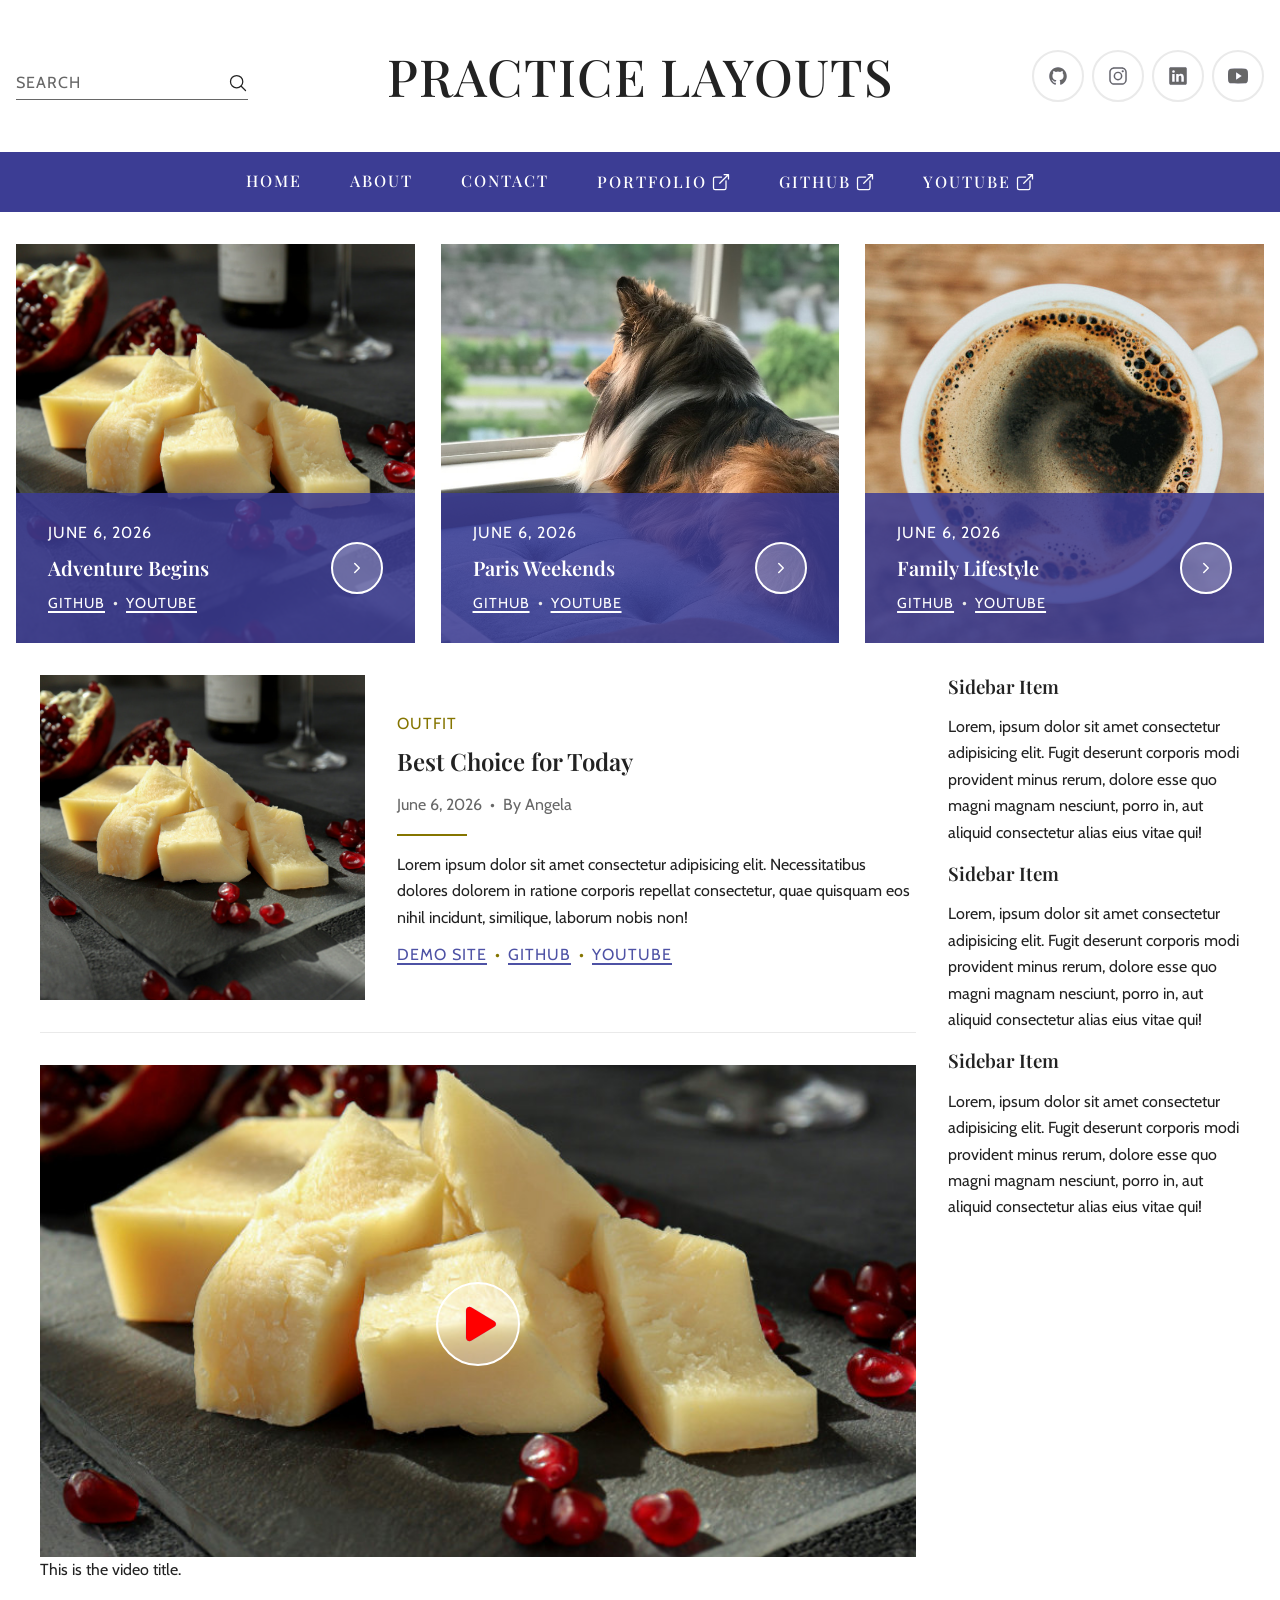
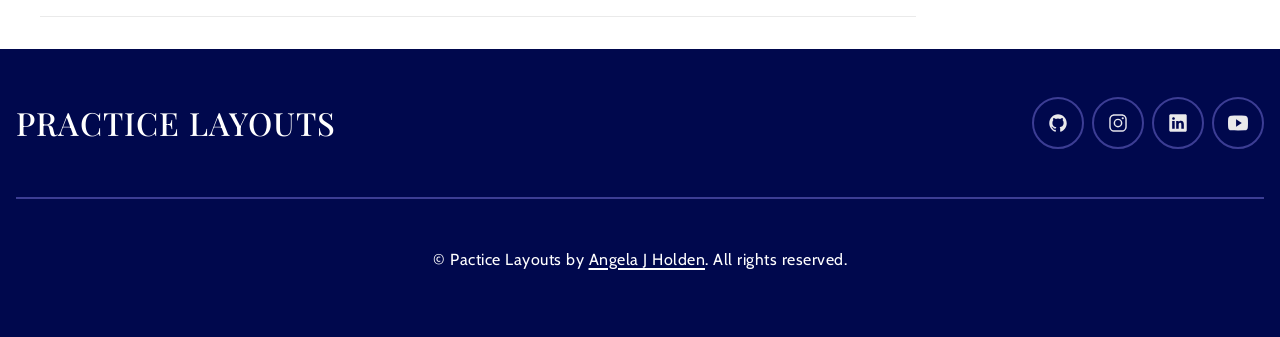
==== commit 5a124707: "mobile layout styles" ====
--- a/index.html
+++ b/index.html
@@ -42,14 +42,14 @@
 						</a></li>
 				</ul>
 			</div>
-			<button class="menu_open" type="button" aria-label="Open Menu" aria-expanded="false" aria-controls="mainNav">
+			<button class="menu_buttons menu_open" type="button" aria-label="Open Menu" aria-expanded="false" aria-controls="mainNav">
 				<svg aria-hidden="true" xmlns="http://www.w3.org/2000/svg" class="ionicon" viewBox="0 0 512 512"><path fill="none" stroke="" stroke-linecap="round" stroke-miterlimit="10" stroke-width="32" d="M80 160h352M80 256h352M80 352h352"/></svg>
 			</button>
 		</div>
 	</header>
 	<nav class="skip_nav"><a href="#content">Skip Navigation</a></nav>
 	<nav id="mainNav" class="navigation">
-		<button class="menu_close" type="button" aria-label="Close Menu">
+		<button class="menu_buttons menu_close" type="button" aria-label="Close Menu">
 			<svg aria-hidden="true" xmlns="http://www.w3.org/2000/svg" class="ionicon" viewBox="0 0 512 512"><path fill="none" stroke="" stroke-linecap="round" stroke-linejoin="round" stroke-width="32" d="M368 368L144 144M368 144L144 368"/></svg>
 		</button>
 		<ul class="main_nav">
@@ -205,7 +205,7 @@
 			</div>
 		</div>
 		<div class="bottom_footer">
-			<p>&copy; <span id="copyright"></span> Pactice Layouts by <a href="https://angelajholden.com/" target="_blank">Angela J Holden</a>. All rights reserved.</p>
+			<p>&copy; <span id="copyright"></span> Pactice Layouts by <a href="https://angelajholden.com/" target="_blank">Angela J Holden</a>. <span>All rights reserved.</span></p>
 		</div>
 	</footer>
 </body>
--- a/style.css
+++ b/style.css
@@ -137,6 +137,7 @@
 	padding: 0;
 	margin: 0;
 	list-style-type: none;
+	line-height: 1;
 	display: flex;
 	flex-flow: row nowrap;
 	justify-content: flex-start;
@@ -181,6 +182,13 @@
 	display: grid;
 	grid-template-columns: 3fr 1fr;
 	gap: 2rem;
+}
+
+@media (max-width: 960px) {
+	.main > .wrap {
+		grid-template-columns: 1fr;
+		gap: 1rem;
+	}
 }
 
 /* Header */
@@ -254,6 +262,7 @@
 	border-radius: 0;
 	border: none;
 	border-bottom: 1px solid var(--mid-gray);
+	background-color: var(--white);
 }
 
 .search_form svg {
@@ -280,6 +289,7 @@
 		left: 0;
 		width: 100%;
 		padding: 1rem;
+		box-shadow: 0 1px 1px 1px rgba(0, 0, 0, 10%);
 		z-index: 3;
 	}
 
@@ -288,21 +298,47 @@
 		order: unset;
 	}
 
+	.header .primary_logo::after {
+		content: "";
+		display: block;
+		position: absolute;
+		inset: 0;
+		width: 100%;
+		height: 100%;
+		background-color: var(--white);
+		z-index: -1;
+	}
+
 	.search_form {
+		visibility: visible;
 		position: absolute;
 		top: 100%;
+		transform: translateY(0);
 		left: 0;
 		width: 100%;
-		padding: 0 1rem 1rem;
+		padding: 1rem;
+		border-top: 2px solid var(--gray);
 		box-shadow: 0 1px 1px 1px rgba(0, 0, 0, 10%);
+		background-color: var(--lt-gray);
+		z-index: -2;
+		transition:
+			transform 400ms linear,
+			visibility 400ms linear;
+	}
+
+	.scrolled .search_form {
+		visibility: hidden;
+		transform: translateY(-200px);
 	}
 
 	.search_label {
+		top: 60%;
 		left: 1rem;
 	}
 
 	.search_input {
 		width: 100%;
+		background-color: var(--lt-gray);
 	}
 
 	.search_form svg {
@@ -334,12 +370,22 @@
 }
 
 /* Navigation */
-.skip_nav {
-	visibility: hidden;
+.skip_nav a {
 	position: fixed;
 	top: 0;
 	left: 50%;
 	transform: translateX(-50%);
+	font-size: 0;
+	padding: 0;
+	color: transparent;
+	background-color: transparent;
+}
+
+.skip_nav a:focus {
+	font-size: 1rem;
+	padding: 1rem;
+	color: var(--white);
+	background-color: var(--blue);
 }
 
 .menu_open,
@@ -400,6 +446,11 @@
 }
 
 @media (max-width: 960px) {
+	.skip_nav,
+	.skip_nav a {
+		display: none;
+	}
+
 	.navigation {
 		visibility: hidden;
 		position: fixed;
@@ -445,13 +496,28 @@
 	.menu_open {
 		padding: 0.5rem;
 		border-radius: 5px;
+		border: 2px solid var(--blue);
 		background-color: var(--blue);
+		transition: background-color 300ms ease-in-out;
+	}
+
+	.menu_open:focus,
+	.menu_open:hover,
+	.menu_open:active {
+		background-color: transparent;
 	}
 
 	.menu_open svg {
 		width: 2rem;
 		height: 2rem;
 		stroke: var(--white);
+		transition: stroke 300ms ease-in-out;
+	}
+
+	.menu_open:focus svg,
+	.menu_open:hover svg,
+	.menu_open:active svg {
+		stroke: var(--blue);
 	}
 
 	.menu_close {
@@ -507,7 +573,7 @@
 	flex-flow: row nowrap;
 	justify-content: space-between;
 	align-items: center;
-	padding: clamp(1rem, 3vw, 2rem);
+	padding: clamp(1.25rem, 3vw, 2rem);
 	position: absolute;
 	bottom: 0;
 	left: 0;
@@ -520,13 +586,17 @@
 	display: block;
 	text-transform: uppercase;
 	letter-spacing: 1px;
+	line-height: 1;
 }
 
 .hero .secondary_heading {
-	margin: 0.5rem 0 0.75rem;
+	margin: 1rem 0;
+	font-size: 1.25rem;
+	line-height: 1.1;
 }
 
 .hero .project_links a {
+	font-size: 0.9rem;
 	color: var(--white);
 	text-decoration-color: var(--white);
 	transition: text-decoration-color 300ms ease-in-out;
@@ -583,7 +653,12 @@
 
 @media (max-width: 960px) {
 	.hero {
+		padding: 6rem 0 1rem;
 		grid-template-columns: 1fr;
+	}
+
+	.hero .secondary_heading {
+		margin: 0.5rem 0 0.75rem;
 	}
 }
 
@@ -592,7 +667,7 @@
 	display: flex;
 	flex-flow: row nowrap;
 	justify-content: space-between;
-	align-items: flex-start;
+	align-items: center;
 	gap: 2rem;
 	padding: 0 0 2rem;
 	margin: 0 0 2rem;
@@ -600,8 +675,8 @@
 }
 
 .portfolio_item .figure {
-	width: 100%;
-	height: auto;
+	width: 325px;
+	height: 100%;
 	aspect-ratio: 1;
 }
 
@@ -609,6 +684,10 @@
 	width: 100%;
 	height: 100%;
 	object-fit: cover;
+}
+
+.portfolio_wrap {
+	width: calc(100% - 325px - 2rem);
 }
 
 .portfolio_meta .category {
@@ -642,11 +721,36 @@
 	border-top: 2px solid var(--gold);
 }
 
+@media (max-width: 960px) {
+	.portfolio_item {
+		gap: 1rem;
+	}
+
+	.portfolio_wrap {
+		width: calc(100% - 325px - 1rem);
+	}
+}
+
+@media (max-width: 768px) {
+	.portfolio_item {
+		flex-direction: column;
+	}
+
+	.portfolio_item .figure {
+		width: 100%;
+		aspect-ratio: 16 / 9;
+	}
+
+	.portfolio_wrap {
+		width: 100%;
+	}
+}
+
 /* Click to Load Video */
 .yt_video .figure {
 	position: relative;
 	width: 100%;
-	height: auto;
+	height: 100%;
 	aspect-ratio: 16 / 9;
 	z-index: 0;
 }
@@ -737,6 +841,7 @@
 	flex-flow: row nowrap;
 	justify-content: space-between;
 	align-items: center;
+	gap: 0;
 	border-bottom: 2px solid var(--blue);
 }
 
@@ -745,3 +850,15 @@
 	letter-spacing: 0.5px;
 	padding: 2rem 0 0;
 }
+
+@media (max-width: 960px) {
+	.top_footer {
+		text-align: center;
+		flex-direction: column;
+		gap: 1rem;
+	}
+
+	.bottom_footer a + span {
+		display: block;
+	}
+}
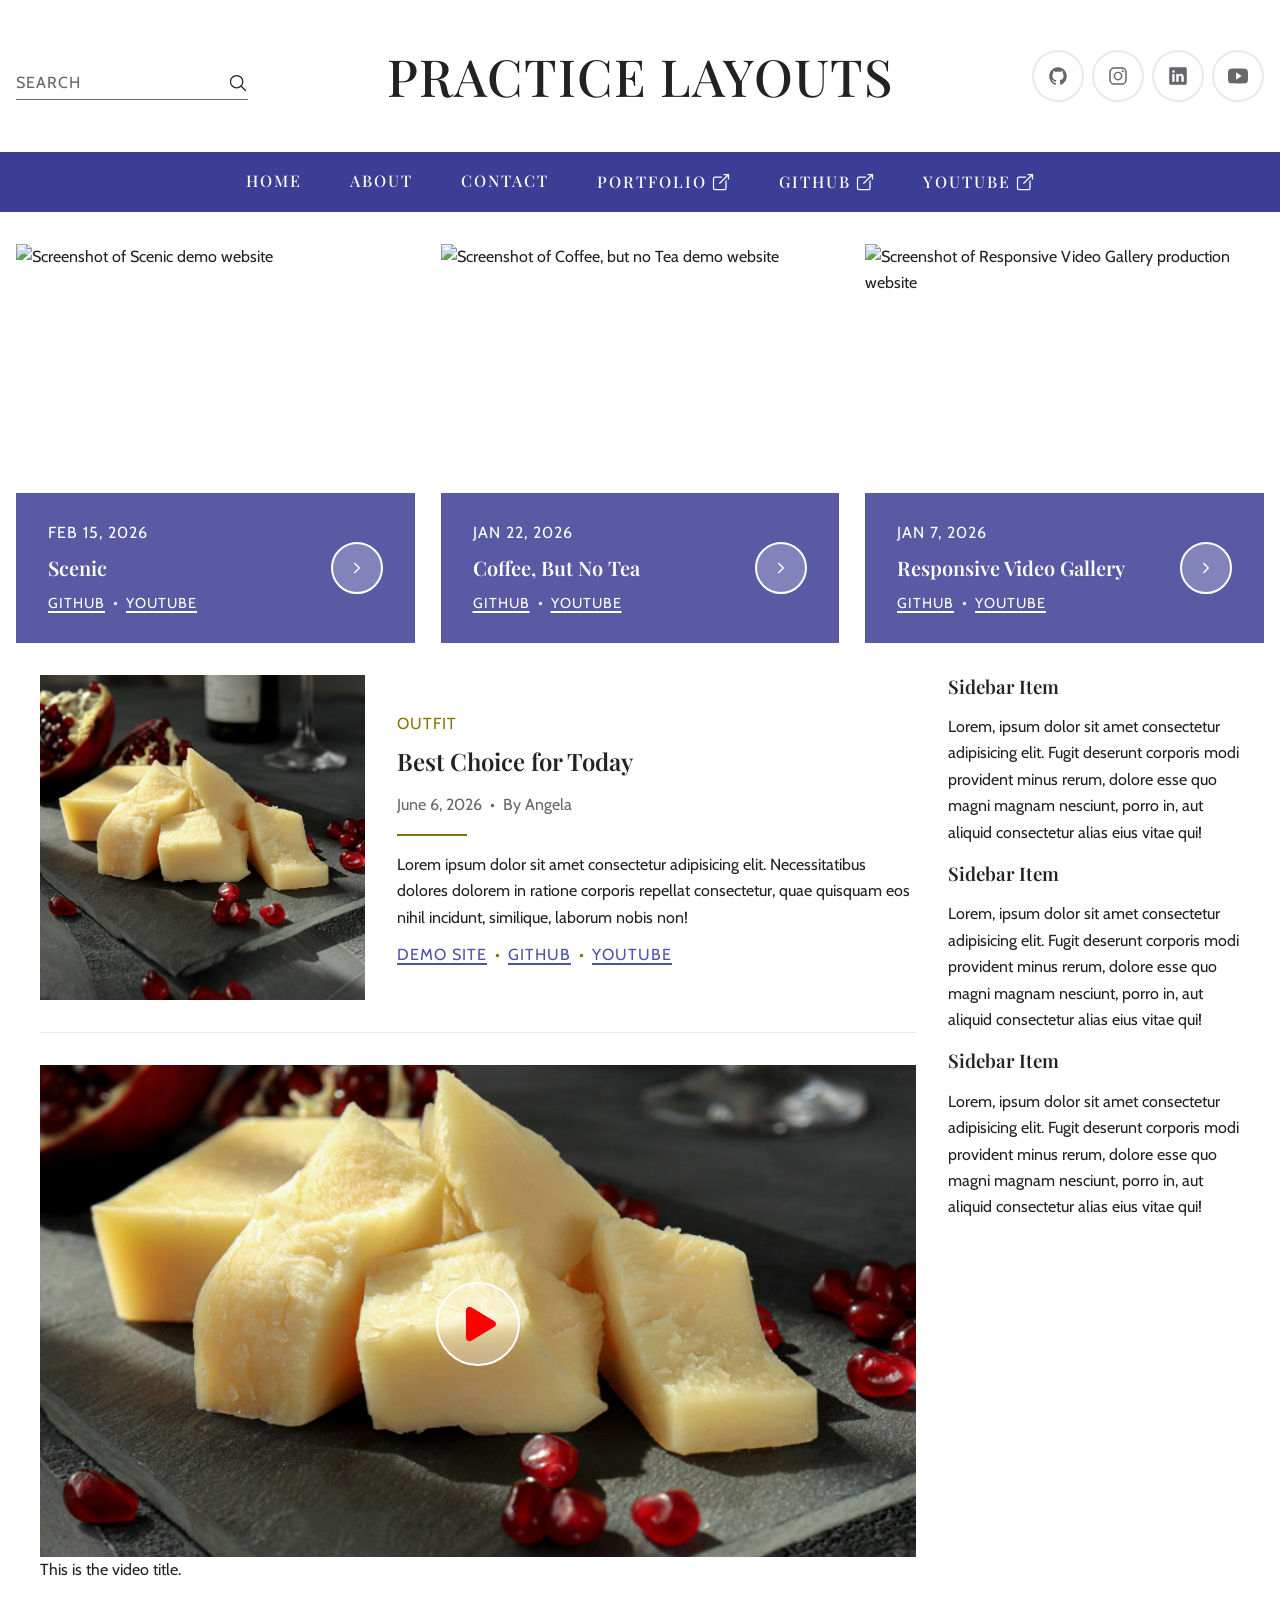
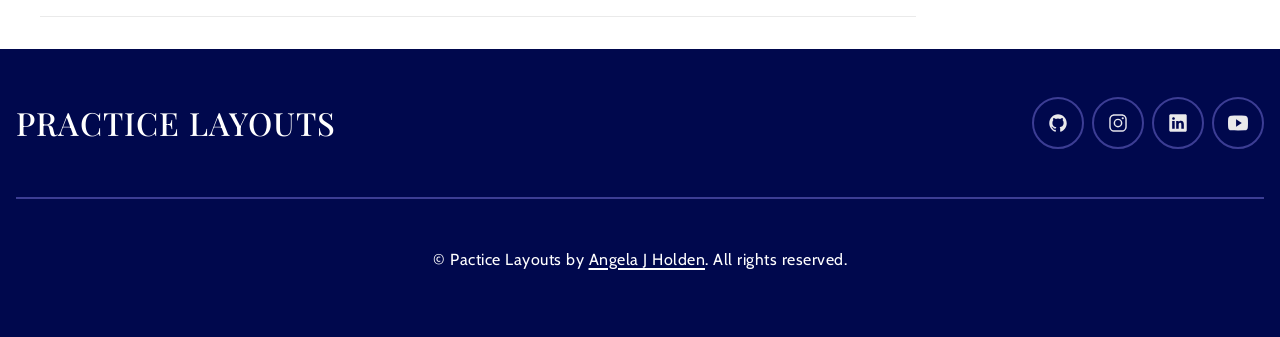
==== commit 9744548f: "js render hero section" ====
--- a/index.html
+++ b/index.html
@@ -72,65 +72,7 @@
 	</nav>
 	<div id="content"></div>
 	<main class="main">
-		<div class="hero">
-			<article class="hero_item">
-				<header class="meta">
-					<div class="meta_info">
-						<time datetime="2026-06-06">June 6, 2026</time>
-						<h2 class="secondary_heading">Adventure Begins</h2>
-						<ul class="project_links">
-							<li><a href="#">GitHub</a></li>
-							<li><a href="#">YouTube</a></li>
-						</ul>
-					</div>
-					<a class="hero_button" href="#" target="_blank" title="Adventure Begins Demo Site">
-						<span class="access-hidden">Adventure Begins Demo Site</span>
-						<svg aria-hidden="true" xmlns="http://www.w3.org/2000/svg" class="ionicon" viewBox="0 0 512 512"><path fill="none" stroke="" stroke-linecap="round" stroke-linejoin="round" stroke-width="48" d="M184 112l144 144-144 144"/></svg>
-					</a>
-				</header>
-				<figure class="figure">
-					<img src="images/aliona-gumeniuk-jeAjT87nbjM-unsplash.jpg" alt="placeholder alt text">
-				</figure>
-			</article>
-			<article class="hero_item">
-				<header class="meta">
-					<div class="meta_info">
-						<time datetime="2026-06-06">June 6, 2026</time>
-						<h2 class="secondary_heading">Paris Weekends</h2>
-						<ul class="project_links">
-							<li><a href="#">GitHub</a></li>
-							<li><a href="#">YouTube</a></li>
-						</ul>
-					</div>
-					<a class="hero_button" href="#" target="_blank" title="Paris Weekends Demo Site">
-						<span class="access-hidden">Paris Weekends Demo Site</span>
-						<svg aria-hidden="true" xmlns="http://www.w3.org/2000/svg" class="ionicon" viewBox="0 0 512 512"><path fill="none" stroke="" stroke-linecap="round" stroke-linejoin="round" stroke-width="48" d="M184 112l144 144-144 144"/></svg>
-					</a>
-				</header>
-				<figure class="figure">
-					<img src="images/heidi-the-sheltie-looking-out-window.jpg" alt="placeholder alt text">
-				</figure>
-			</article>
-			<article class="hero_item">
-				<header class="meta">
-					<div class="meta_info">
-						<time datetime="2026-06-06">June 6, 2026</time>
-						<h2 class="secondary_heading">Family Lifestyle</h2>
-						<ul class="project_links">
-							<li><a href="#">GitHub</a></li>
-							<li><a href="#">YouTube</a></li>
-						</ul>
-					</div>
-					<a class="hero_button" href="#" target="_blank" title="Family Lifestyle Demo Site">
-						<span class="access-hidden">Family Lifestyle Demo Site</span>
-						<svg aria-hidden="true" xmlns="http://www.w3.org/2000/svg" class="ionicon" viewBox="0 0 512 512"><path fill="none" stroke="" stroke-linecap="round" stroke-linejoin="round" stroke-width="48" d="M184 112l144 144-144 144"/></svg>
-					</a>
-				</header>
-				<figure class="figure">
-					<img src="images/nathan-dumlao-nBJHO6wmRWw-unsplash.jpg" alt="placeholder alt text">
-				</figure>
-			</article>
-		</div>
+		<div class="hero"></div>
 		<div class="wrap">
 			<div class="portfolio">
 				<article class="portfolio_item">
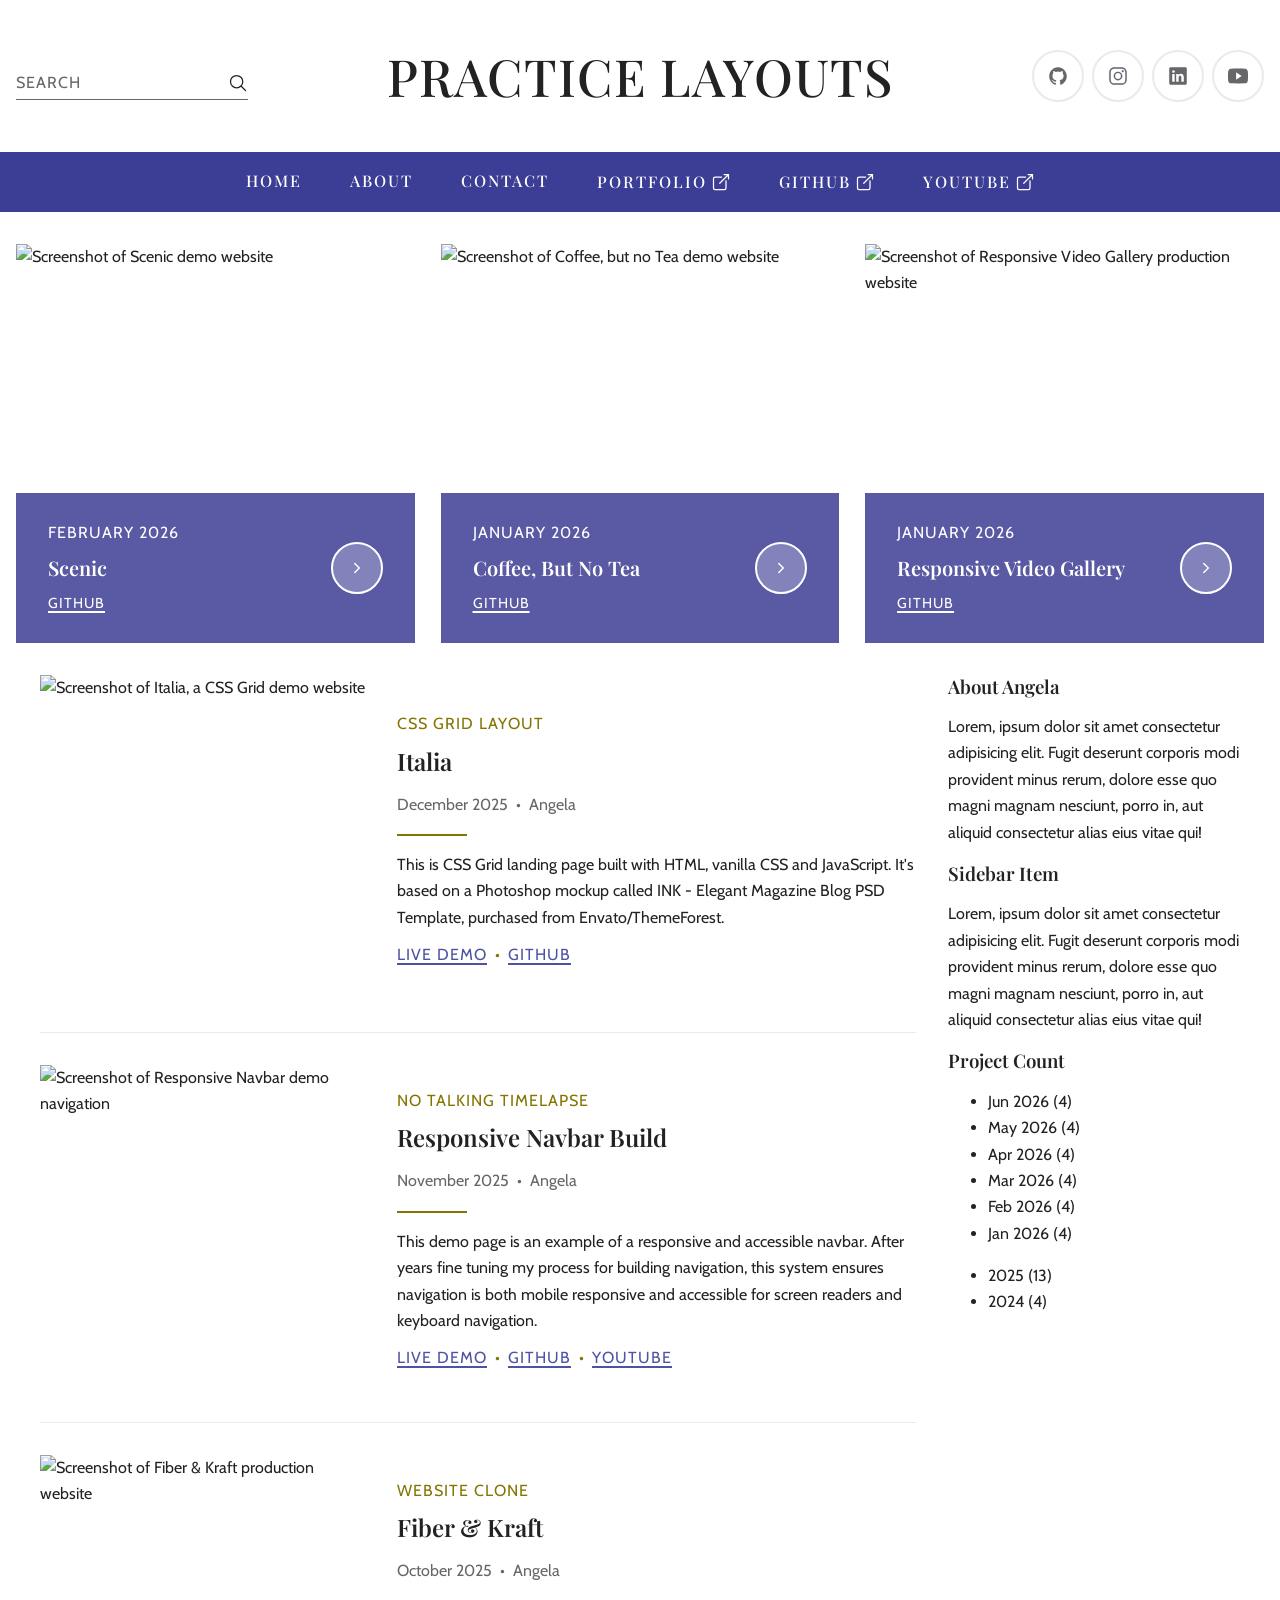
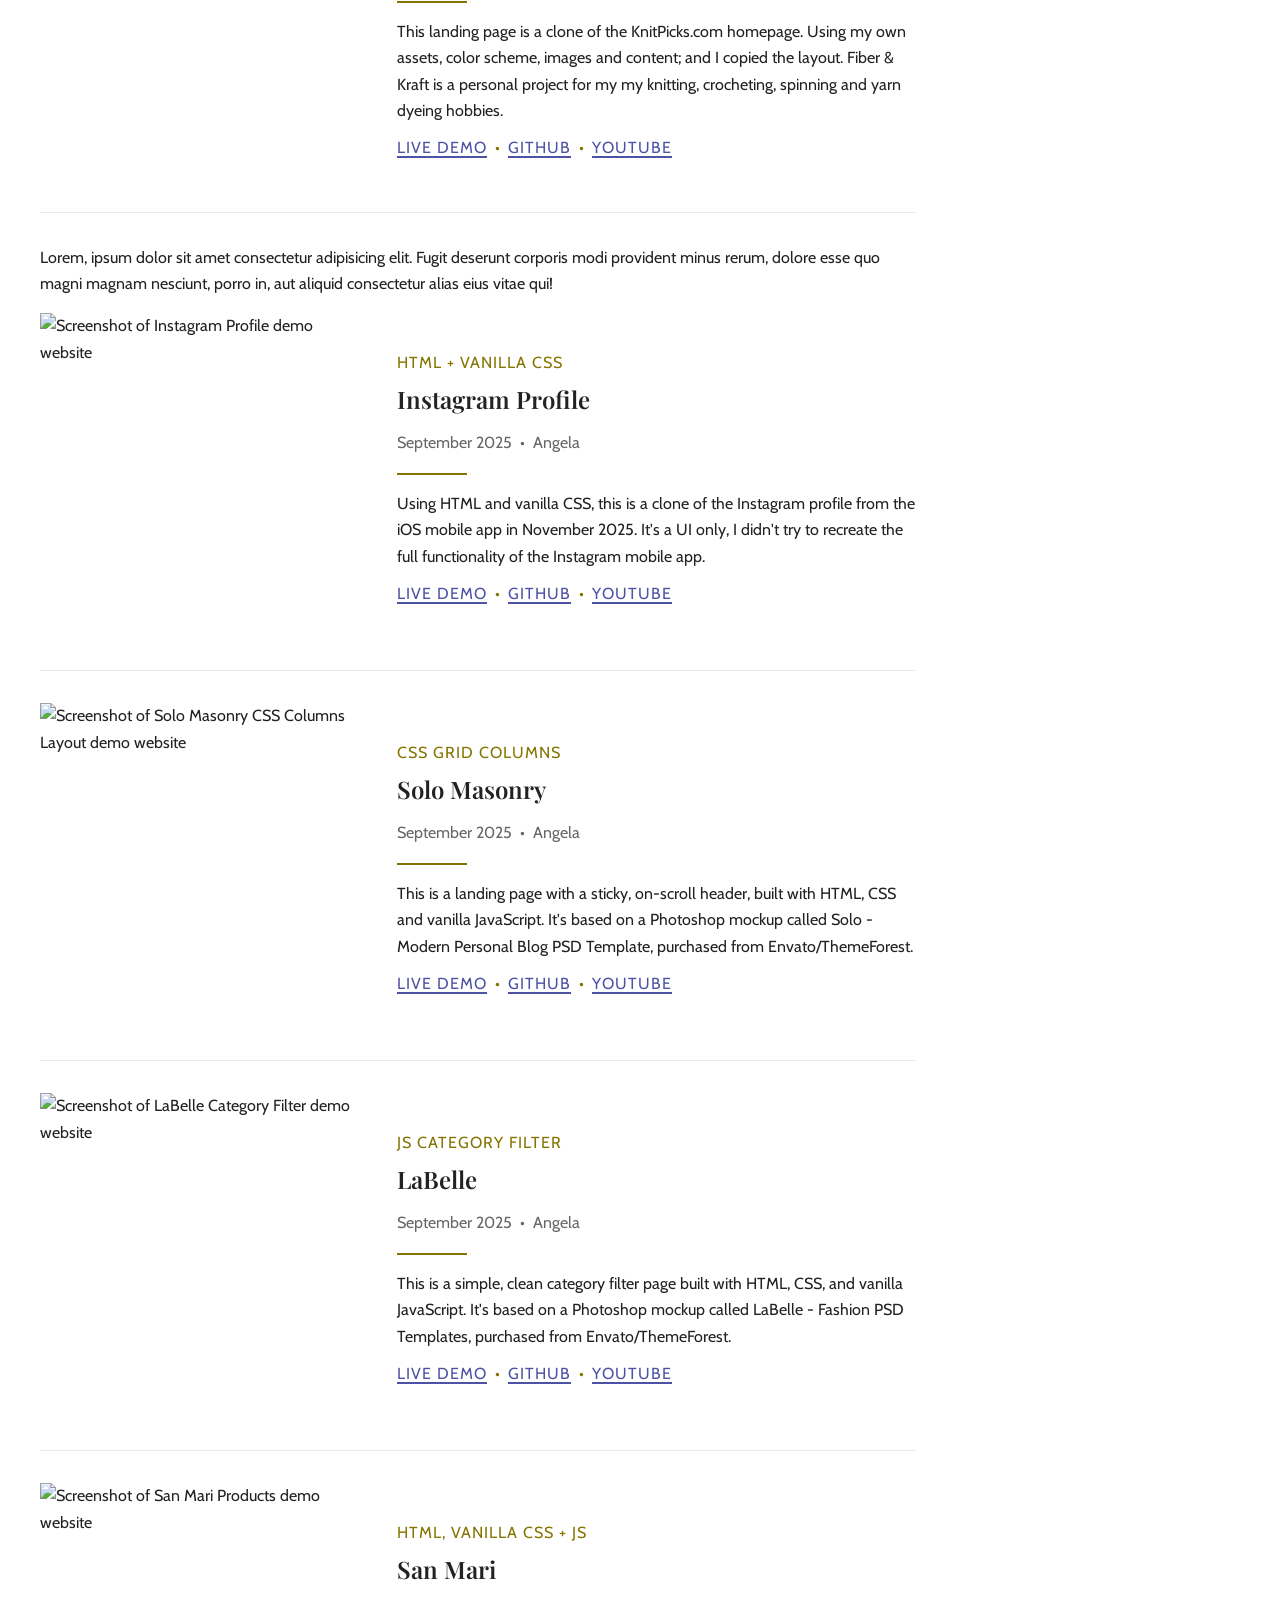
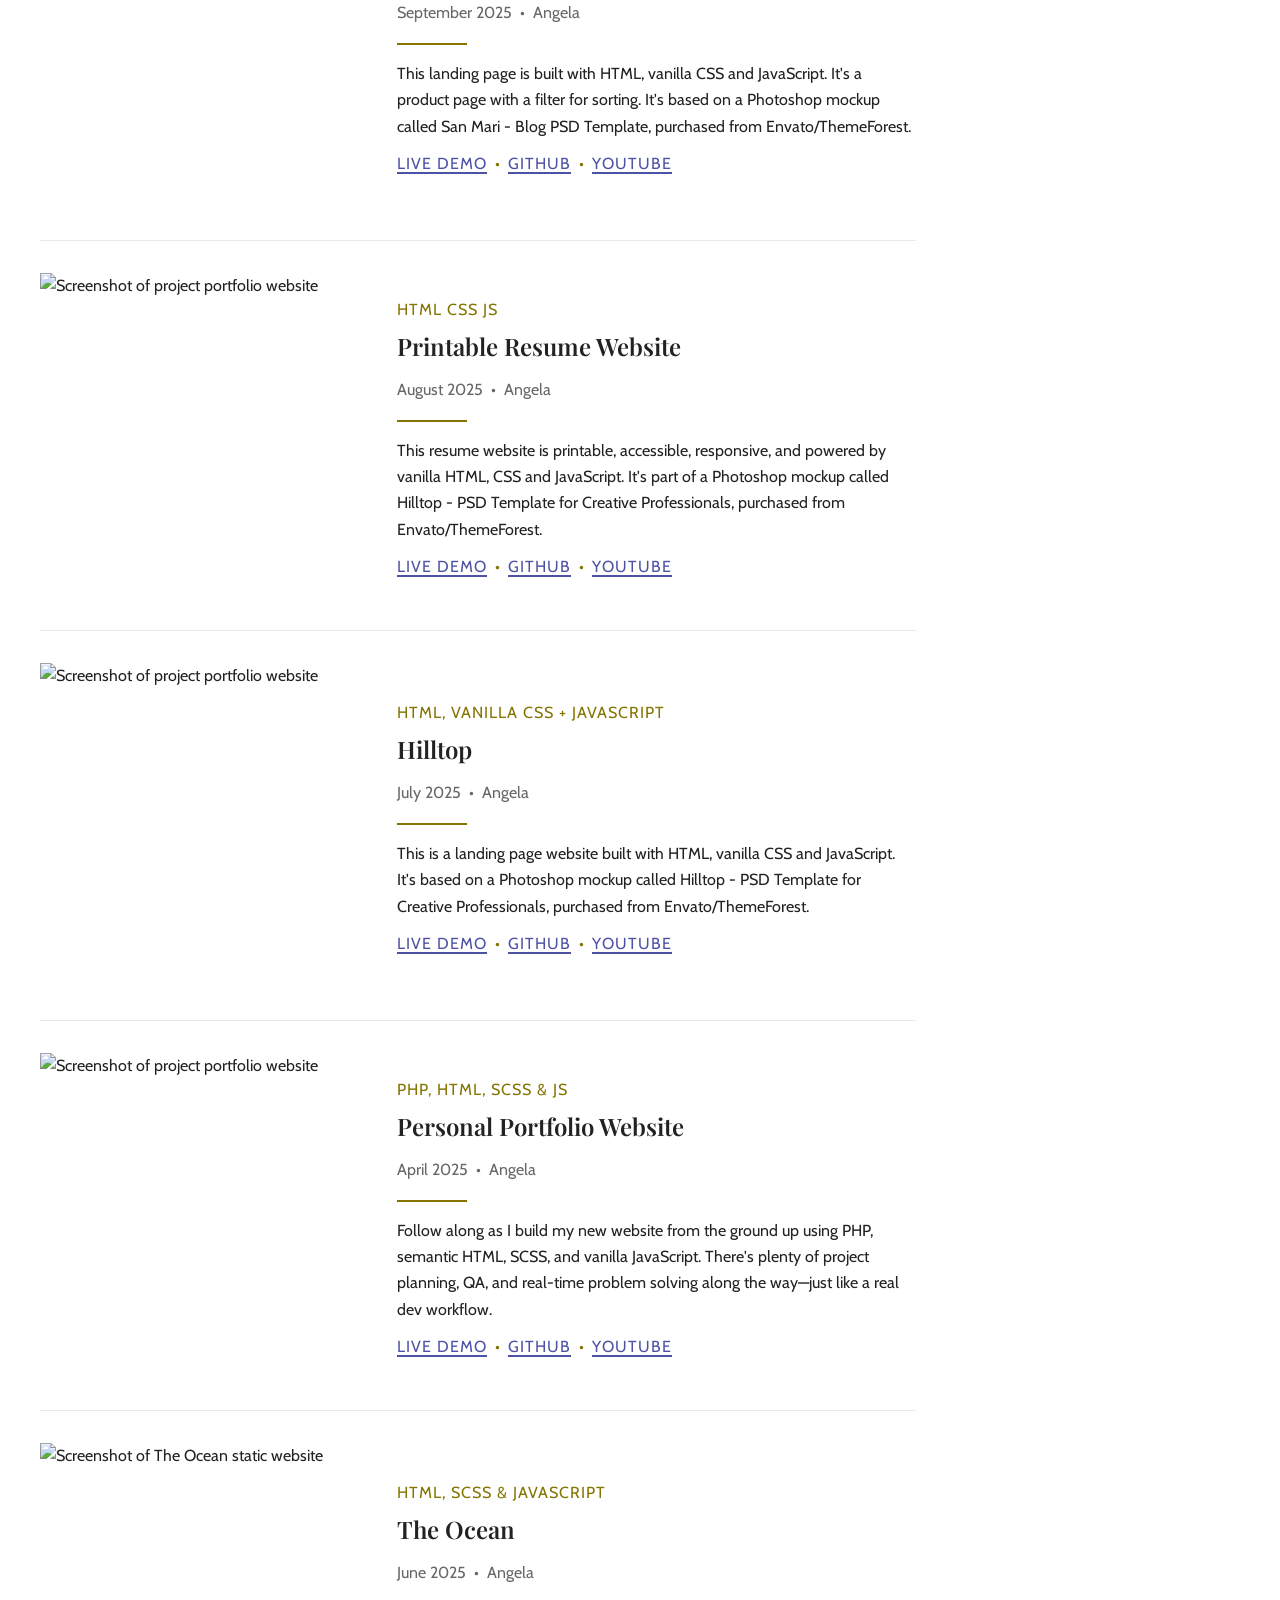
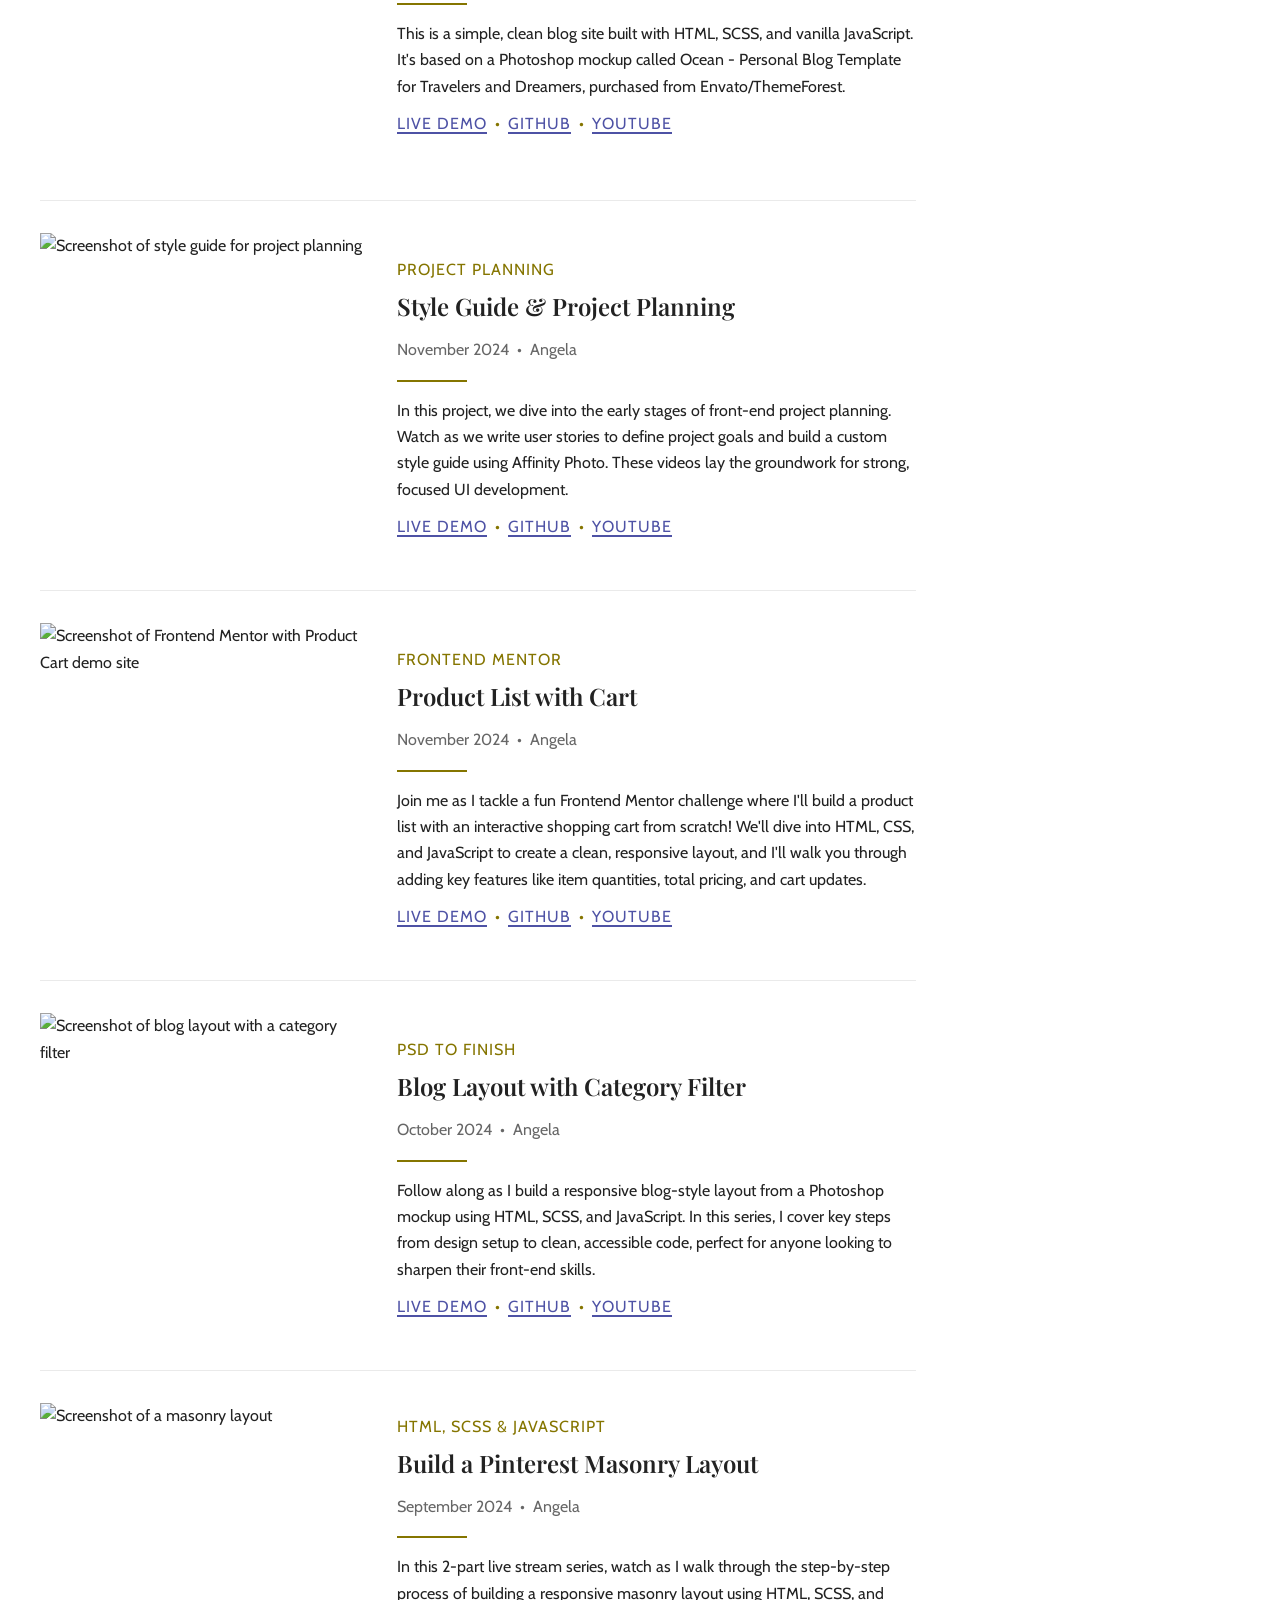
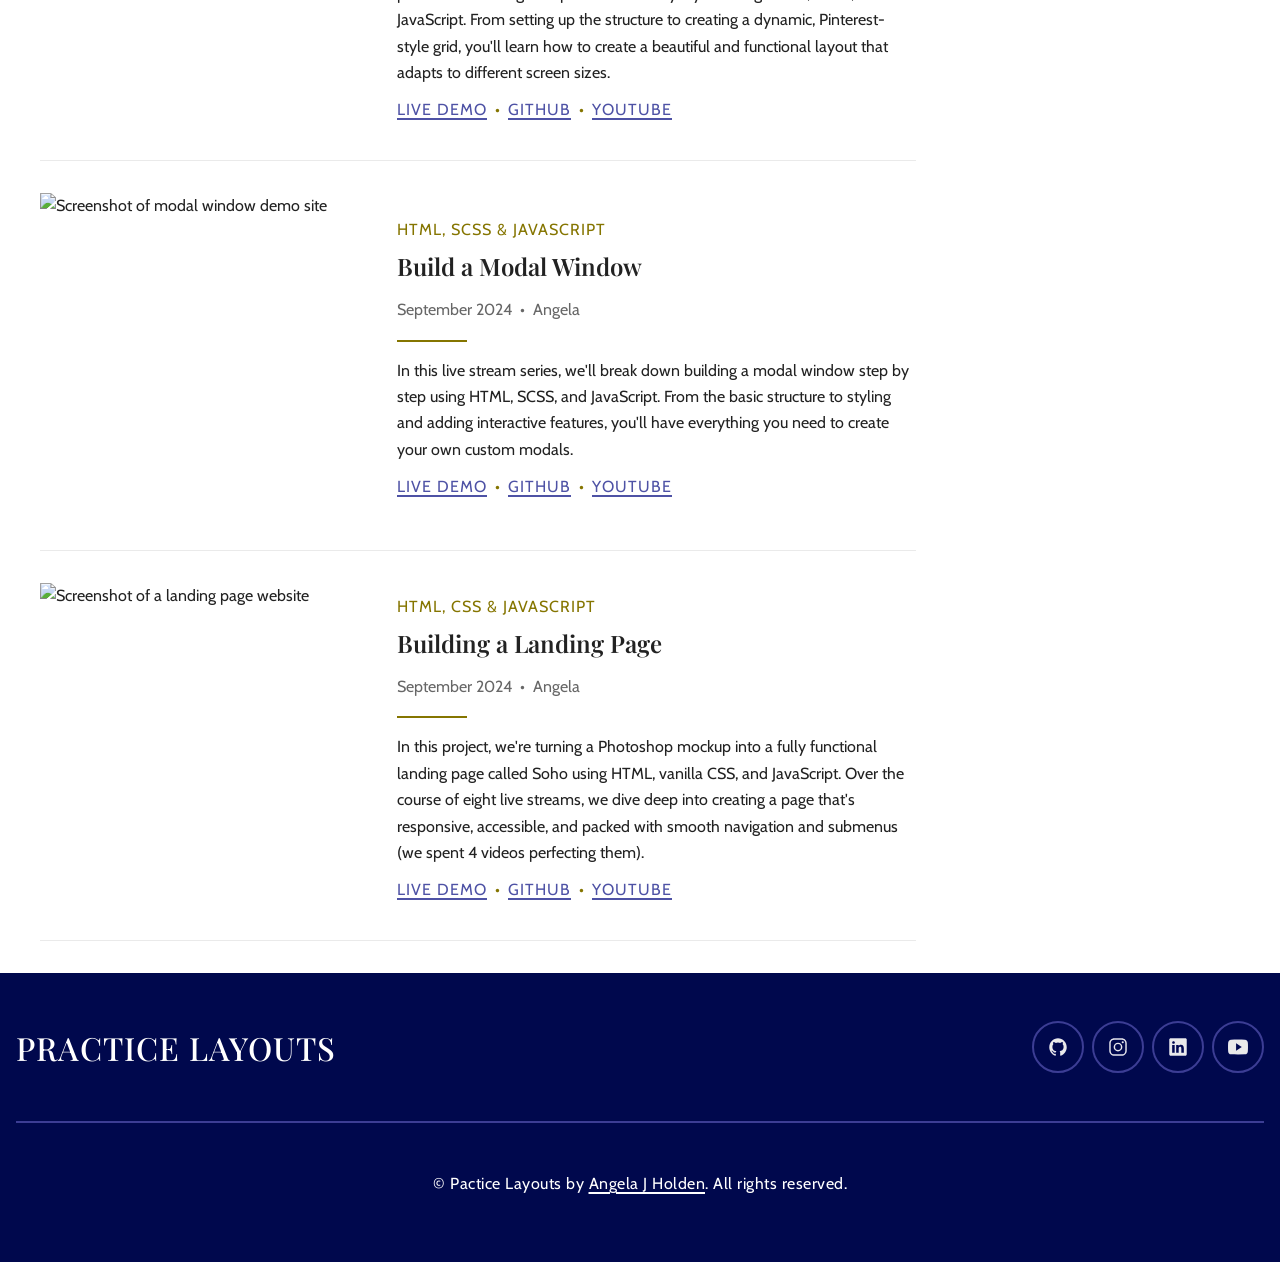
==== commit 7c3ba735: "adding js for projects and data" ====
--- a/index.html
+++ b/index.html
@@ -75,28 +75,7 @@
 		<div class="hero"></div>
 		<div class="wrap">
 			<div class="portfolio">
-				<article class="portfolio_item">
-					<figure class="figure">
-						<img src="images/aliona-gumeniuk-jeAjT87nbjM-unsplash.jpg" alt="placeholder alt text">
-					</figure>
-					<div class="portfolio_wrap">
-						<header class="portfolio_meta">
-							<div class="category">Outfit</div>
-							<h2 class="secondary_heading">Best Choice for Today</h2>
-							<div class="meta_date_author">
-								<time datetime="2026-06-06">June 6, 2026</time>
-								<div class="author">By Angela</div>
-							</div>
-						</header>
-						<p class="portfolio_desc">Lorem ipsum dolor sit amet consectetur adipisicing elit. Necessitatibus dolores dolorem in ratione corporis repellat consectetur, quae quisquam eos nihil incidunt, similique, laborum nobis non!</p>
-						<ul class="project_links">
-							<li><a href="#">Demo Site</a></li>
-							<li><a href="#">GitHub</a></li>
-							<li><a href="#">YouTube</a></li>
-						</ul>
-					</div>
-				</article>
-				<article class="portfolio_item yt_video">
+				<!-- <article class="portfolio_item yt_video">
 					<figure class="figure" data-id="id_goes_here">
 						<button class="play_button" type="button" aria-label="Play Video">
 							<svg aria-hidden="true" xmlns="http://www.w3.org/2000/svg" class="ionicon" viewBox="0 0 512 512"><path d="M133 440a35.37 35.37 0 01-17.5-4.67c-12-6.8-19.46-20-19.46-34.33V111c0-14.37 7.46-27.53 19.46-34.33a35.13 35.13 0 0135.77.45l247.85 148.36a36 36 0 010 61l-247.89 148.4A35.5 35.5 0 01133 440z"/></svg>
@@ -104,11 +83,11 @@
 						<img src="images/aliona-gumeniuk-jeAjT87nbjM-unsplash.jpg" alt="video thumb alt text">
 						<figcaption>This is the video title.</figcaption>
 					</figure>
-				</article>
+				</article> -->
 			</div>
 			<div class="sidebar">
 				<aside class="sidebar_item">
-					<h3 class="tertiary_heading">Sidebar Item</h3>
+					<h3 class="tertiary_heading">About Angela</h3>
 					<p>Lorem, ipsum dolor sit amet consectetur adipisicing elit. Fugit deserunt corporis modi provident minus rerum, dolore esse quo magni magnam nesciunt, porro in, aut aliquid consectetur alias eius vitae qui!</p>
 				</aside>
 				<aside class="sidebar_item">
@@ -116,8 +95,19 @@
 					<p>Lorem, ipsum dolor sit amet consectetur adipisicing elit. Fugit deserunt corporis modi provident minus rerum, dolore esse quo magni magnam nesciunt, porro in, aut aliquid consectetur alias eius vitae qui!</p>
 				</aside>
 				<aside class="sidebar_item">
-					<h3 class="tertiary_heading">Sidebar Item</h3>
-					<p>Lorem, ipsum dolor sit amet consectetur adipisicing elit. Fugit deserunt corporis modi provident minus rerum, dolore esse quo magni magnam nesciunt, porro in, aut aliquid consectetur alias eius vitae qui!</p>
+					<h3 class="tertiary_heading">Project Count</h3>
+					<ul>
+						<li>Jun 2026 (4)</li>
+						<li>May 2026 (4)</li>
+						<li>Apr 2026 (4)</li>
+						<li>Mar 2026 (4)</li>
+						<li>Feb 2026 (4)</li>
+						<li>Jan 2026 (4)</li>
+					</ul>
+					<ul>
+						<li>2025 (13)</li>
+						<li>2024 (4)</li>
+					</ul>
 				</aside>
 			</div>
 		</div>
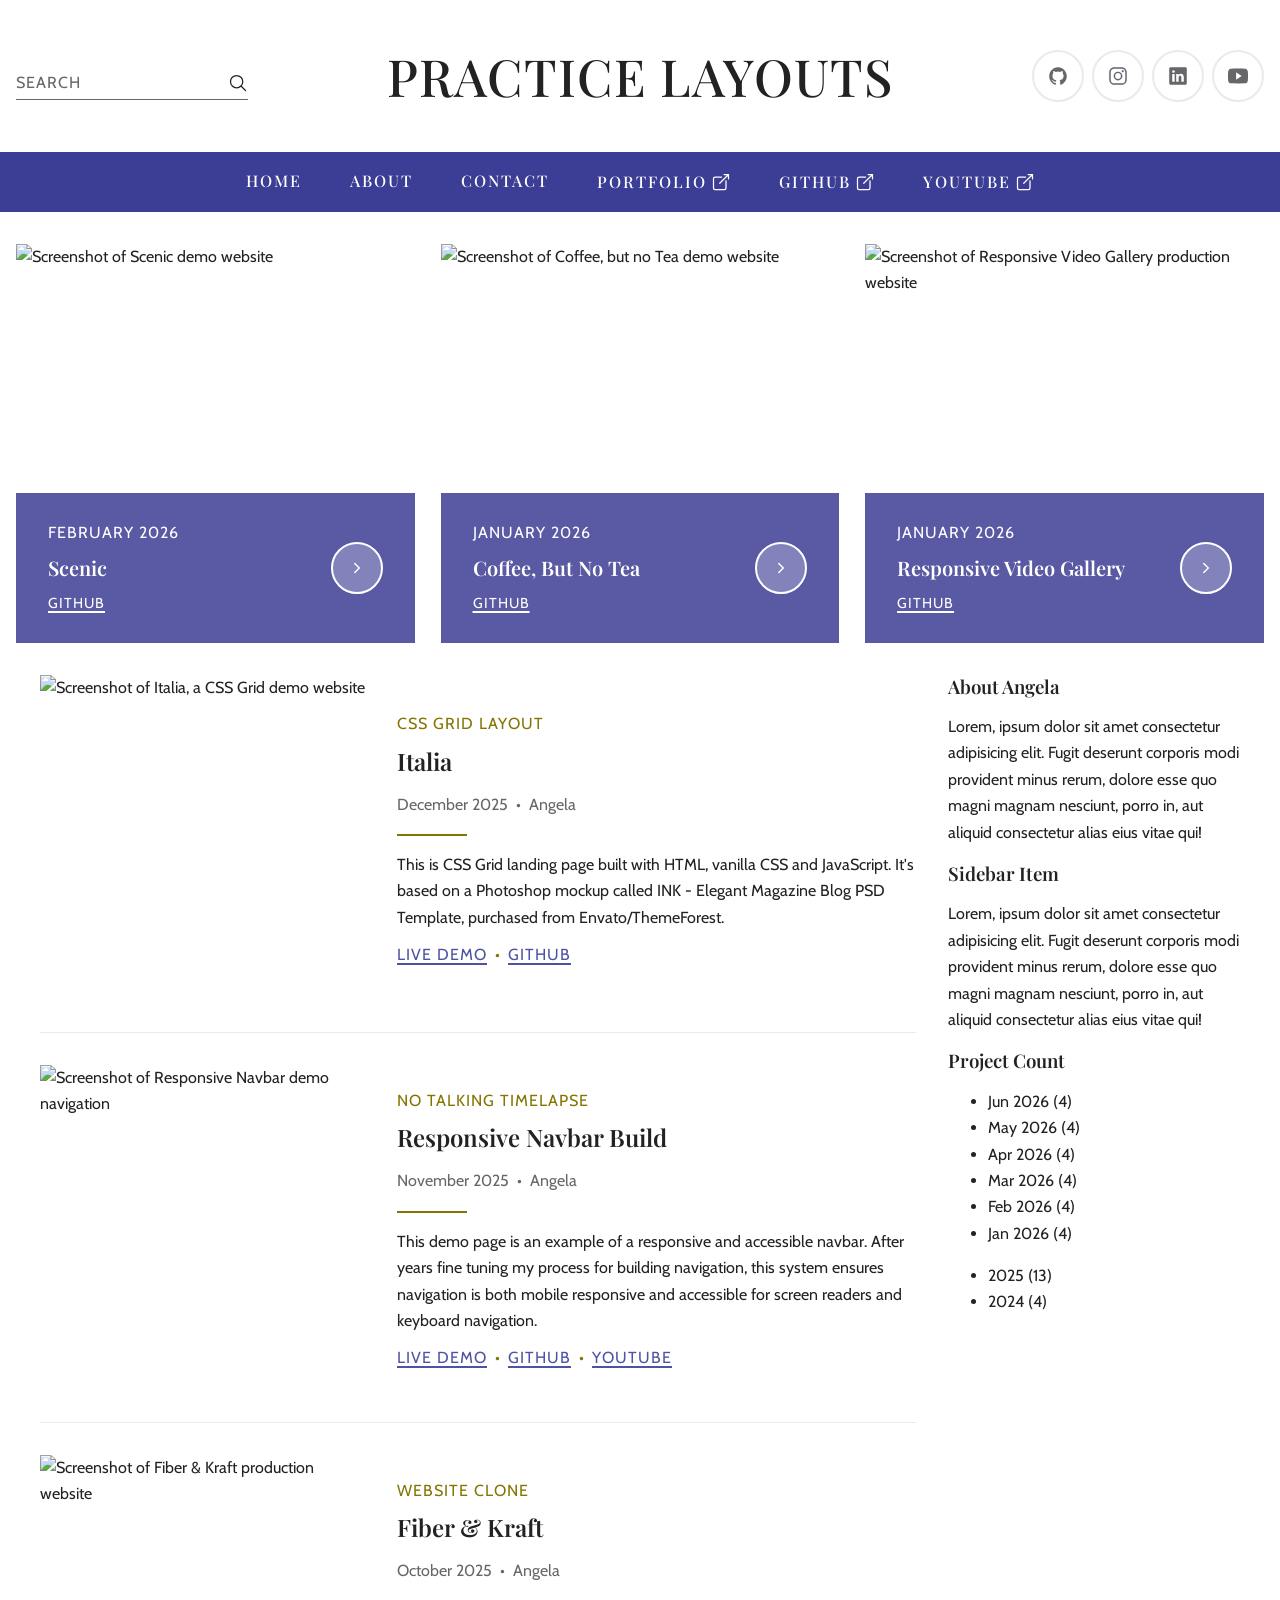
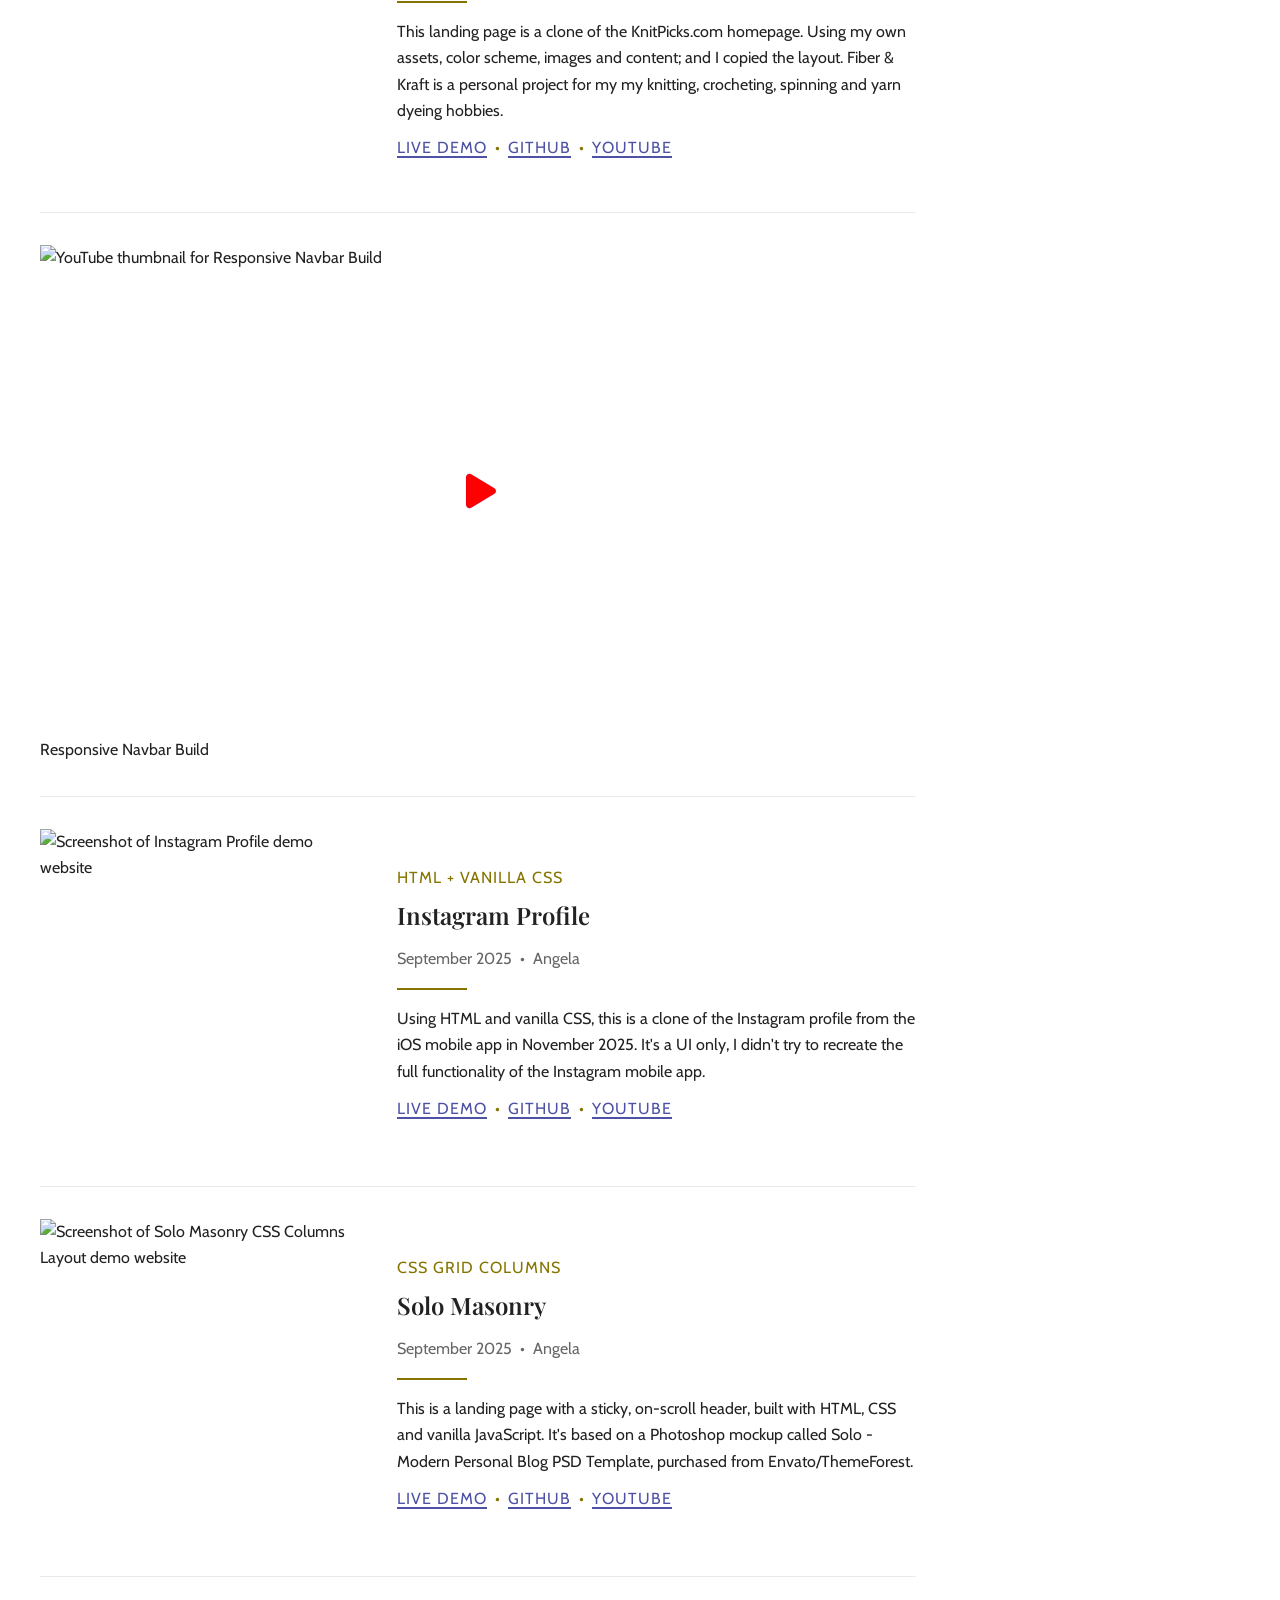
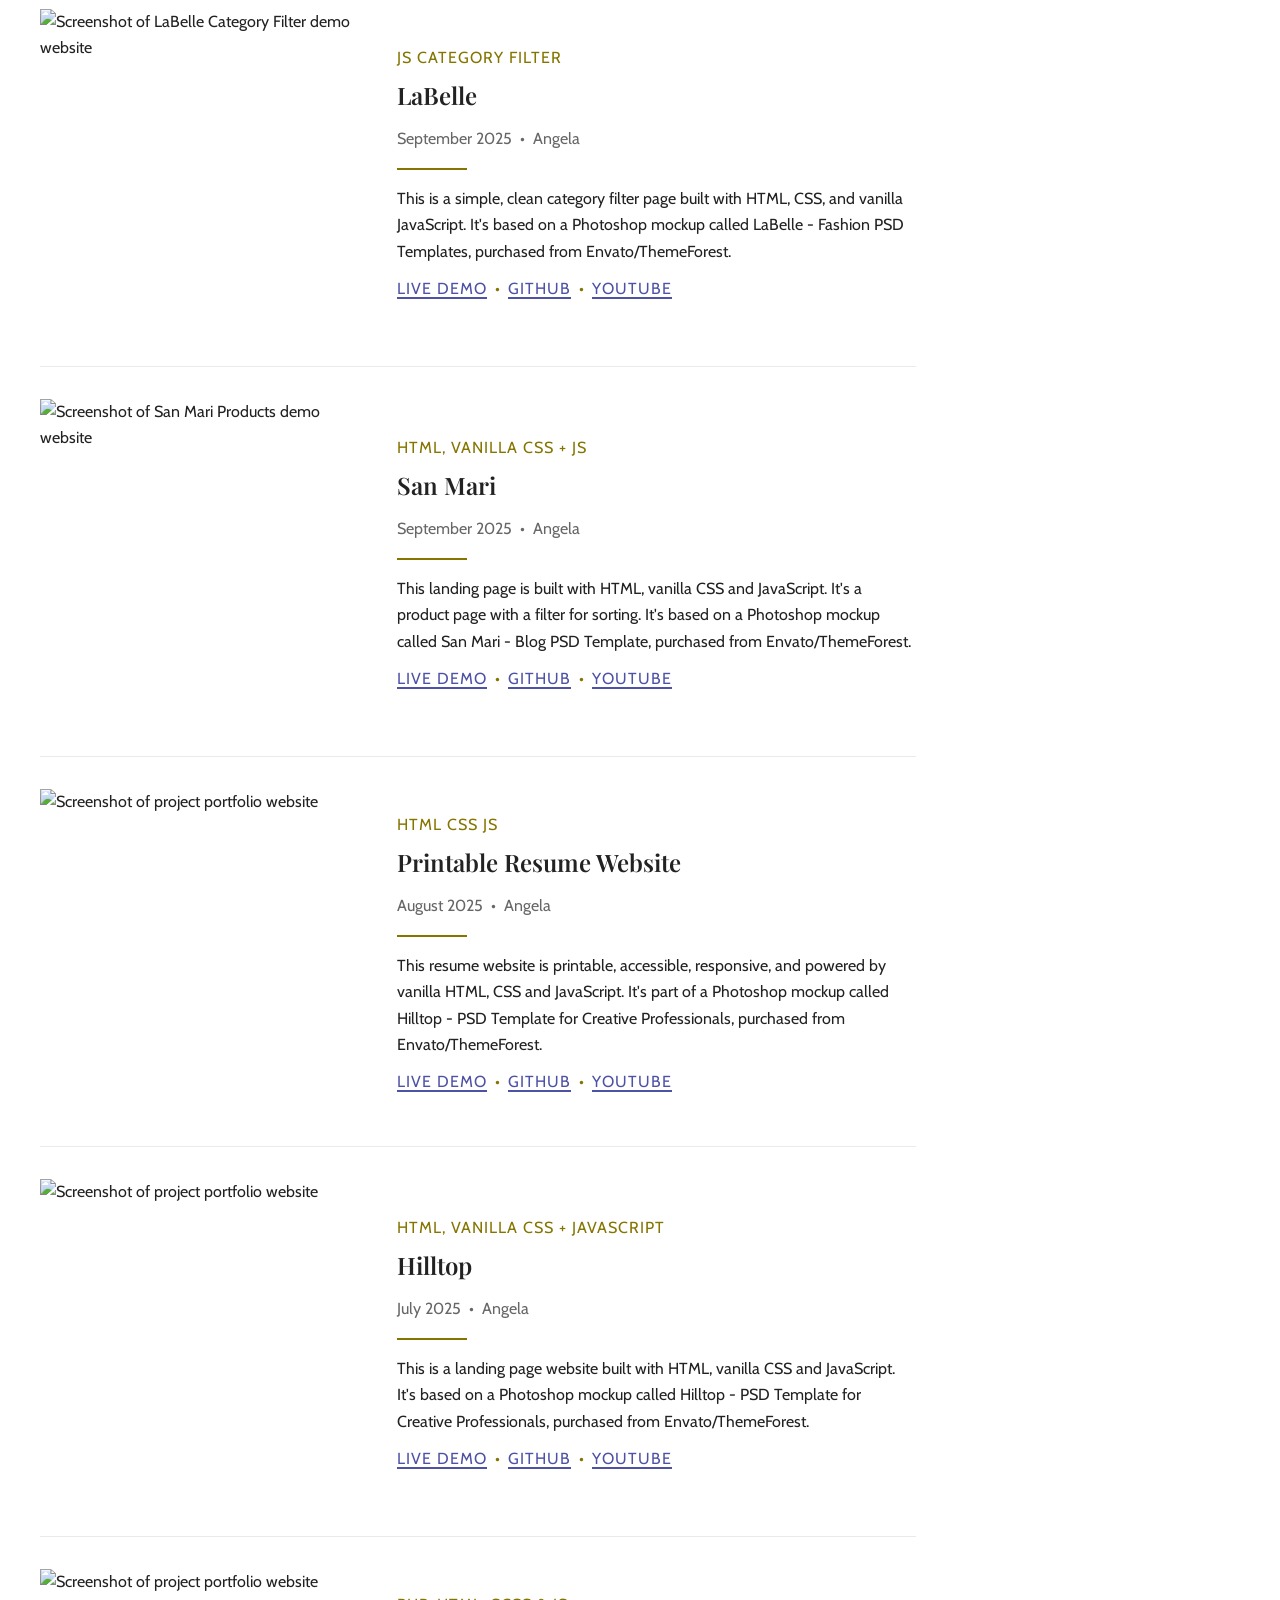
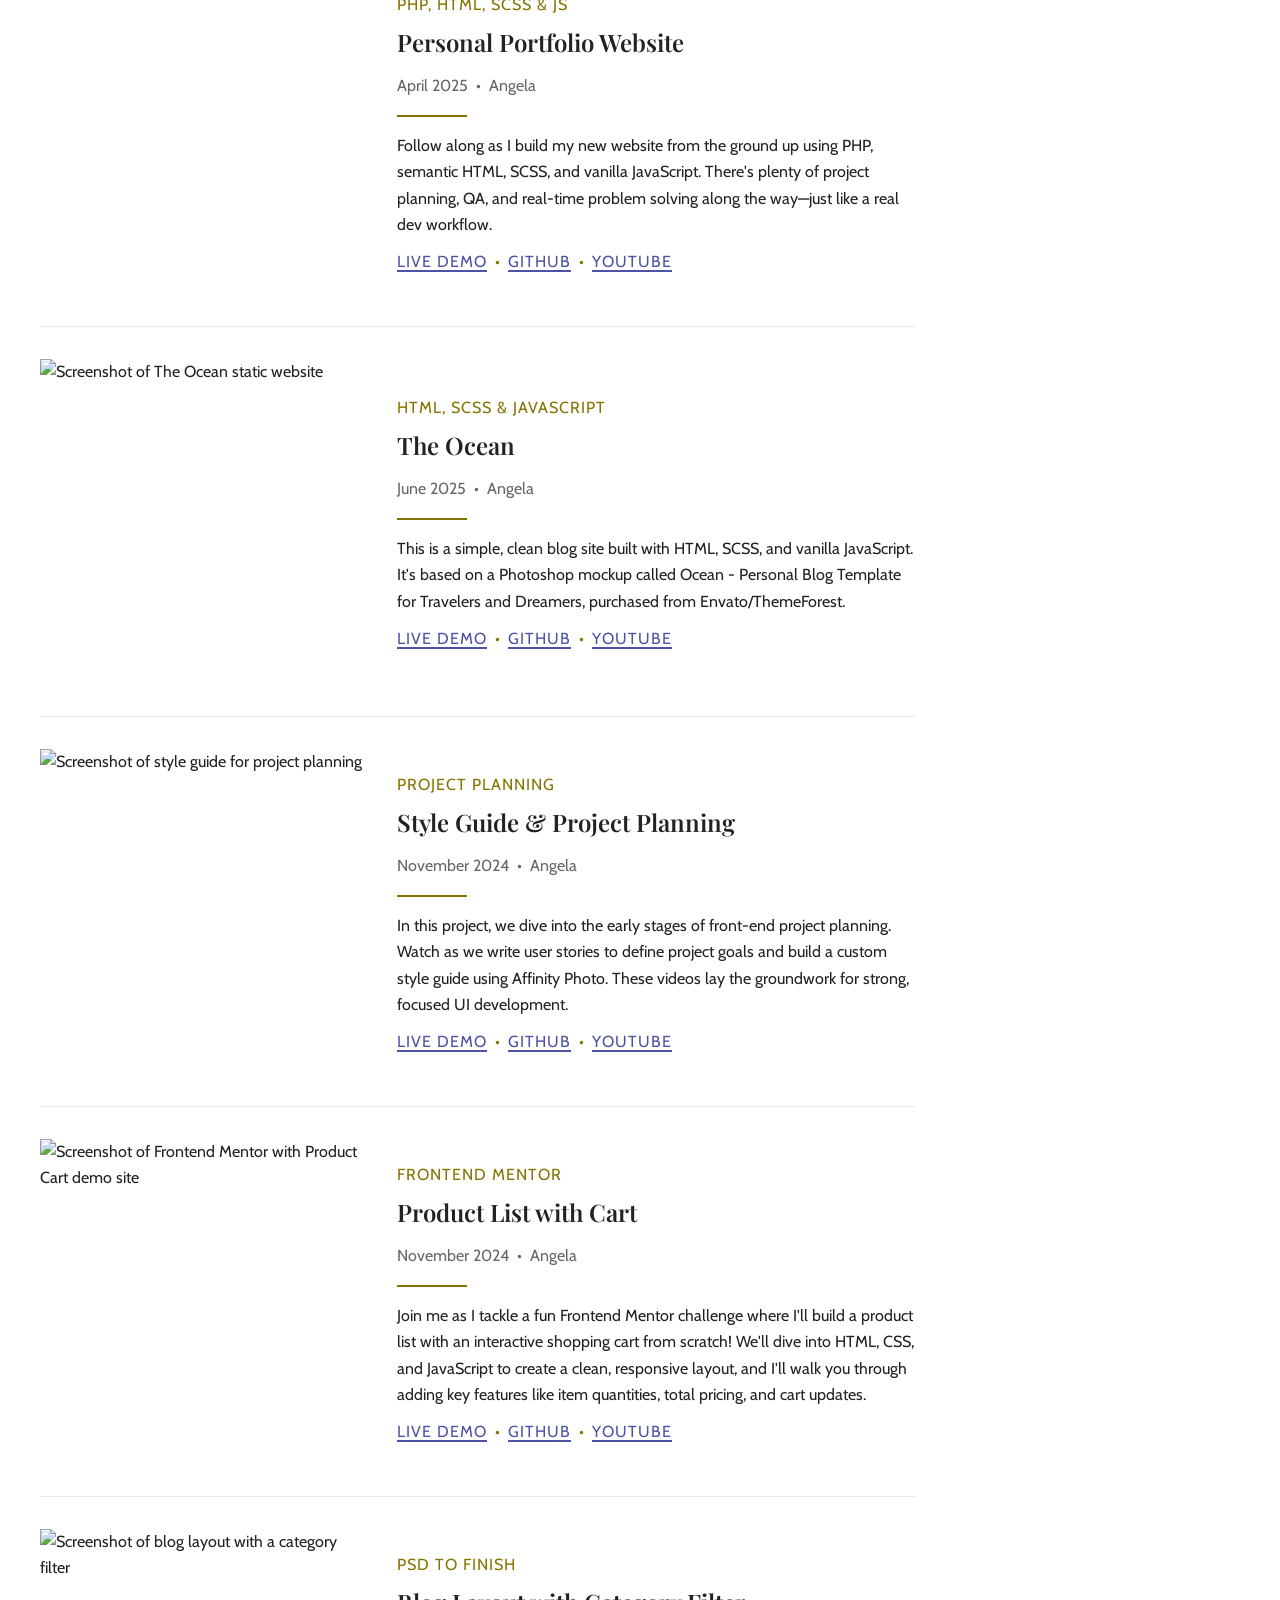
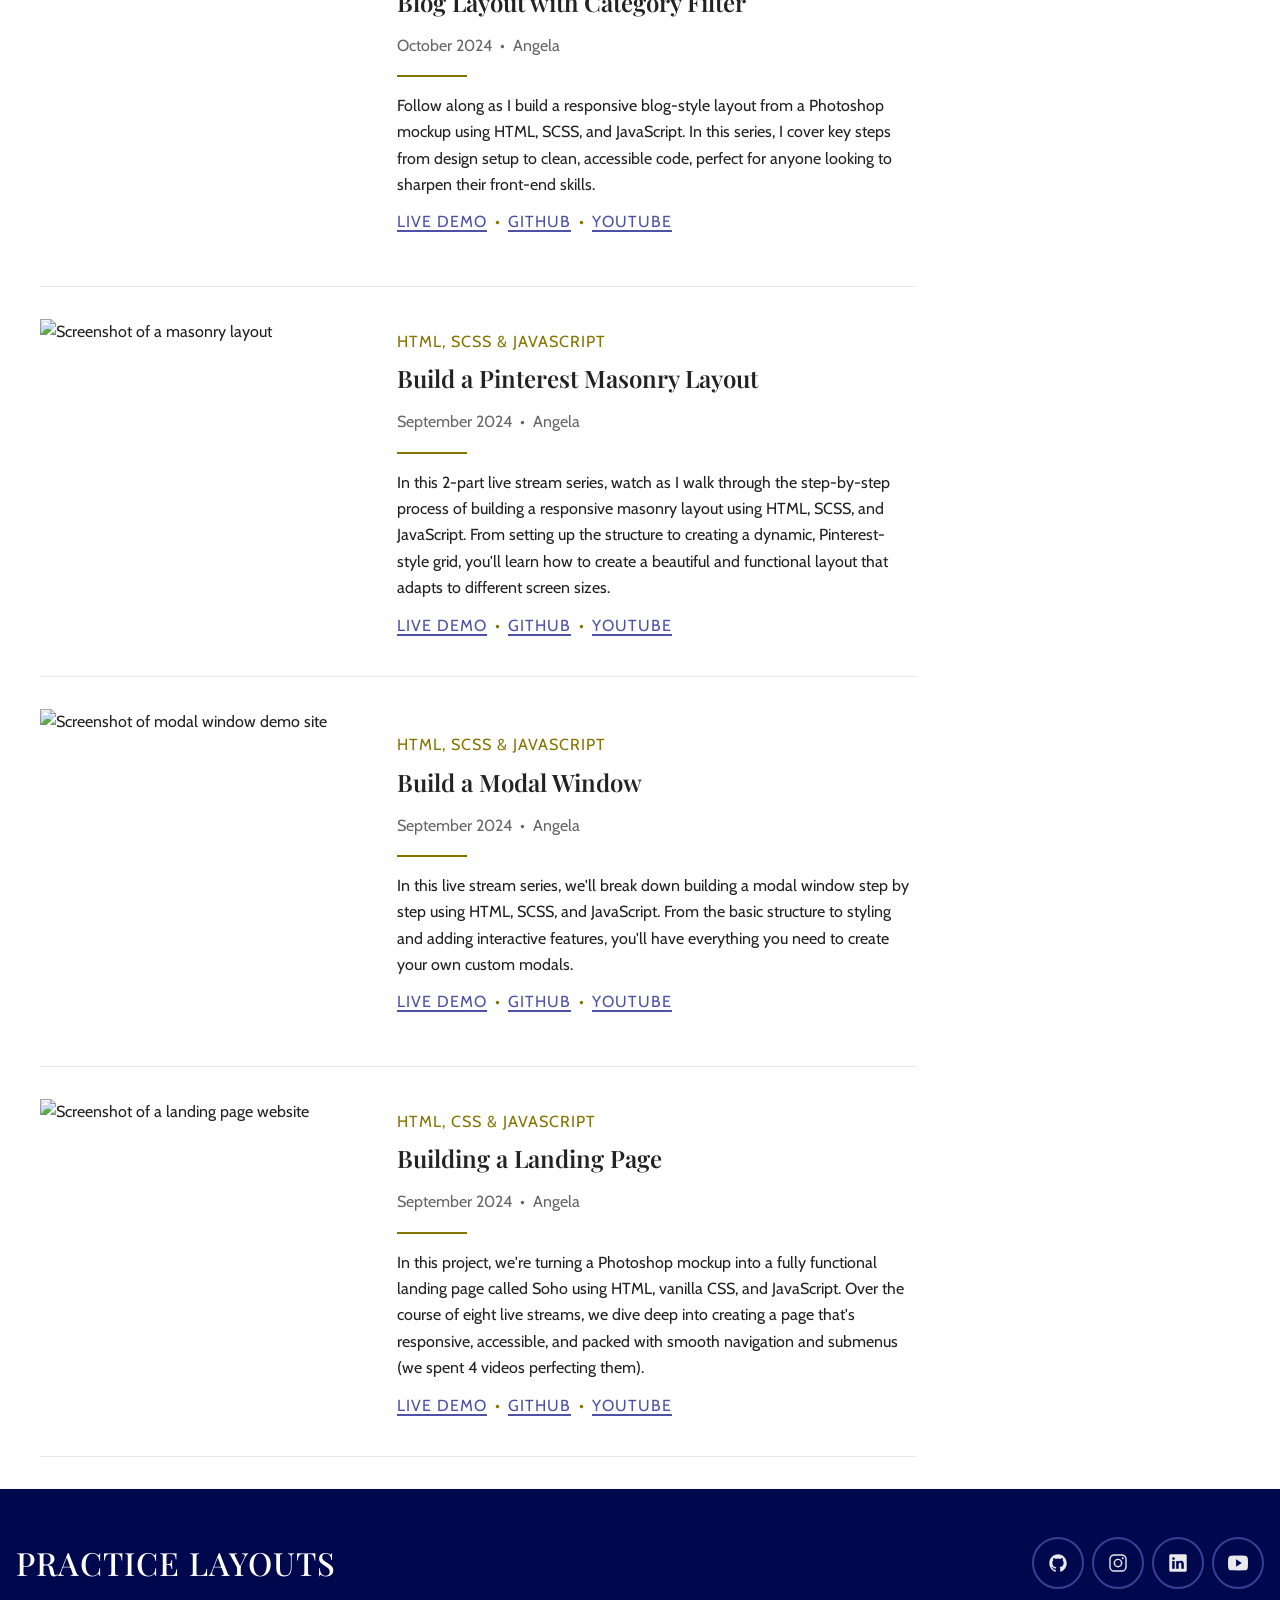
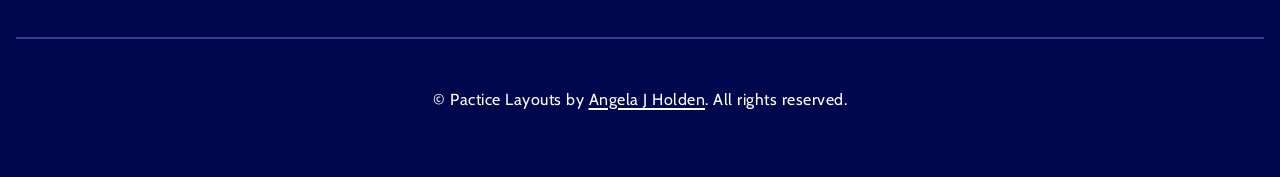
==== commit 8024480a: "js to load projects and featured video" ====
--- a/index.html
+++ b/index.html
@@ -72,19 +72,11 @@
 	</nav>
 	<div id="content"></div>
 	<main class="main">
+		<!-- render hero items here -->
 		<div class="hero"></div>
 		<div class="wrap">
-			<div class="portfolio">
-				<!-- <article class="portfolio_item yt_video">
-					<figure class="figure" data-id="id_goes_here">
-						<button class="play_button" type="button" aria-label="Play Video">
-							<svg aria-hidden="true" xmlns="http://www.w3.org/2000/svg" class="ionicon" viewBox="0 0 512 512"><path d="M133 440a35.37 35.37 0 01-17.5-4.67c-12-6.8-19.46-20-19.46-34.33V111c0-14.37 7.46-27.53 19.46-34.33a35.13 35.13 0 0135.77.45l247.85 148.36a36 36 0 010 61l-247.89 148.4A35.5 35.5 0 01133 440z"/></svg>
-						</button>
-						<img src="images/aliona-gumeniuk-jeAjT87nbjM-unsplash.jpg" alt="video thumb alt text">
-						<figcaption>This is the video title.</figcaption>
-					</figure>
-				</article> -->
-			</div>
+			<!-- render portfolio items here -->
+			<div class="portfolio"></div>
 			<div class="sidebar">
 				<aside class="sidebar_item">
 					<h3 class="tertiary_heading">About Angela</h3>
--- a/style.css
+++ b/style.css
@@ -748,17 +748,40 @@
 
 /* Click to Load Video */
 .yt_video .figure {
+	width: 100%;
+	height: 100%;
+	aspect-ratio: 16 / 9;
+}
+
+.yt_video-container {
 	position: relative;
 	width: 100%;
 	height: 100%;
-	aspect-ratio: 16 / 9;
 	z-index: 0;
 }
 
-.yt_video img {
+.yt_video-container img {
+	position: absolute;
+	inset: 0;
+	opacity: 1;
 	width: 100%;
 	height: 100%;
 	object-fit: cover;
+	z-index: 2;
+	transition: opacity 750ms ease-in-out;
+}
+
+.yt_video-container img.yt_fade {
+	opacity: 0;
+}
+
+.yt_iframe {
+	position: absolute;
+	inset: 0;
+	width: 100%;
+	height: 100%;
+	border: none;
+	z-index: 1;
 }
 
 .play_button {
@@ -770,7 +793,7 @@
 	background-color: rgba(255, 255, 255, 35%);
 	border-radius: 50%;
 	border: 2px solid var(--white);
-	z-index: 1;
+	z-index: 3;
 	transition: background-color 300ms ease-in-out;
 }
 
